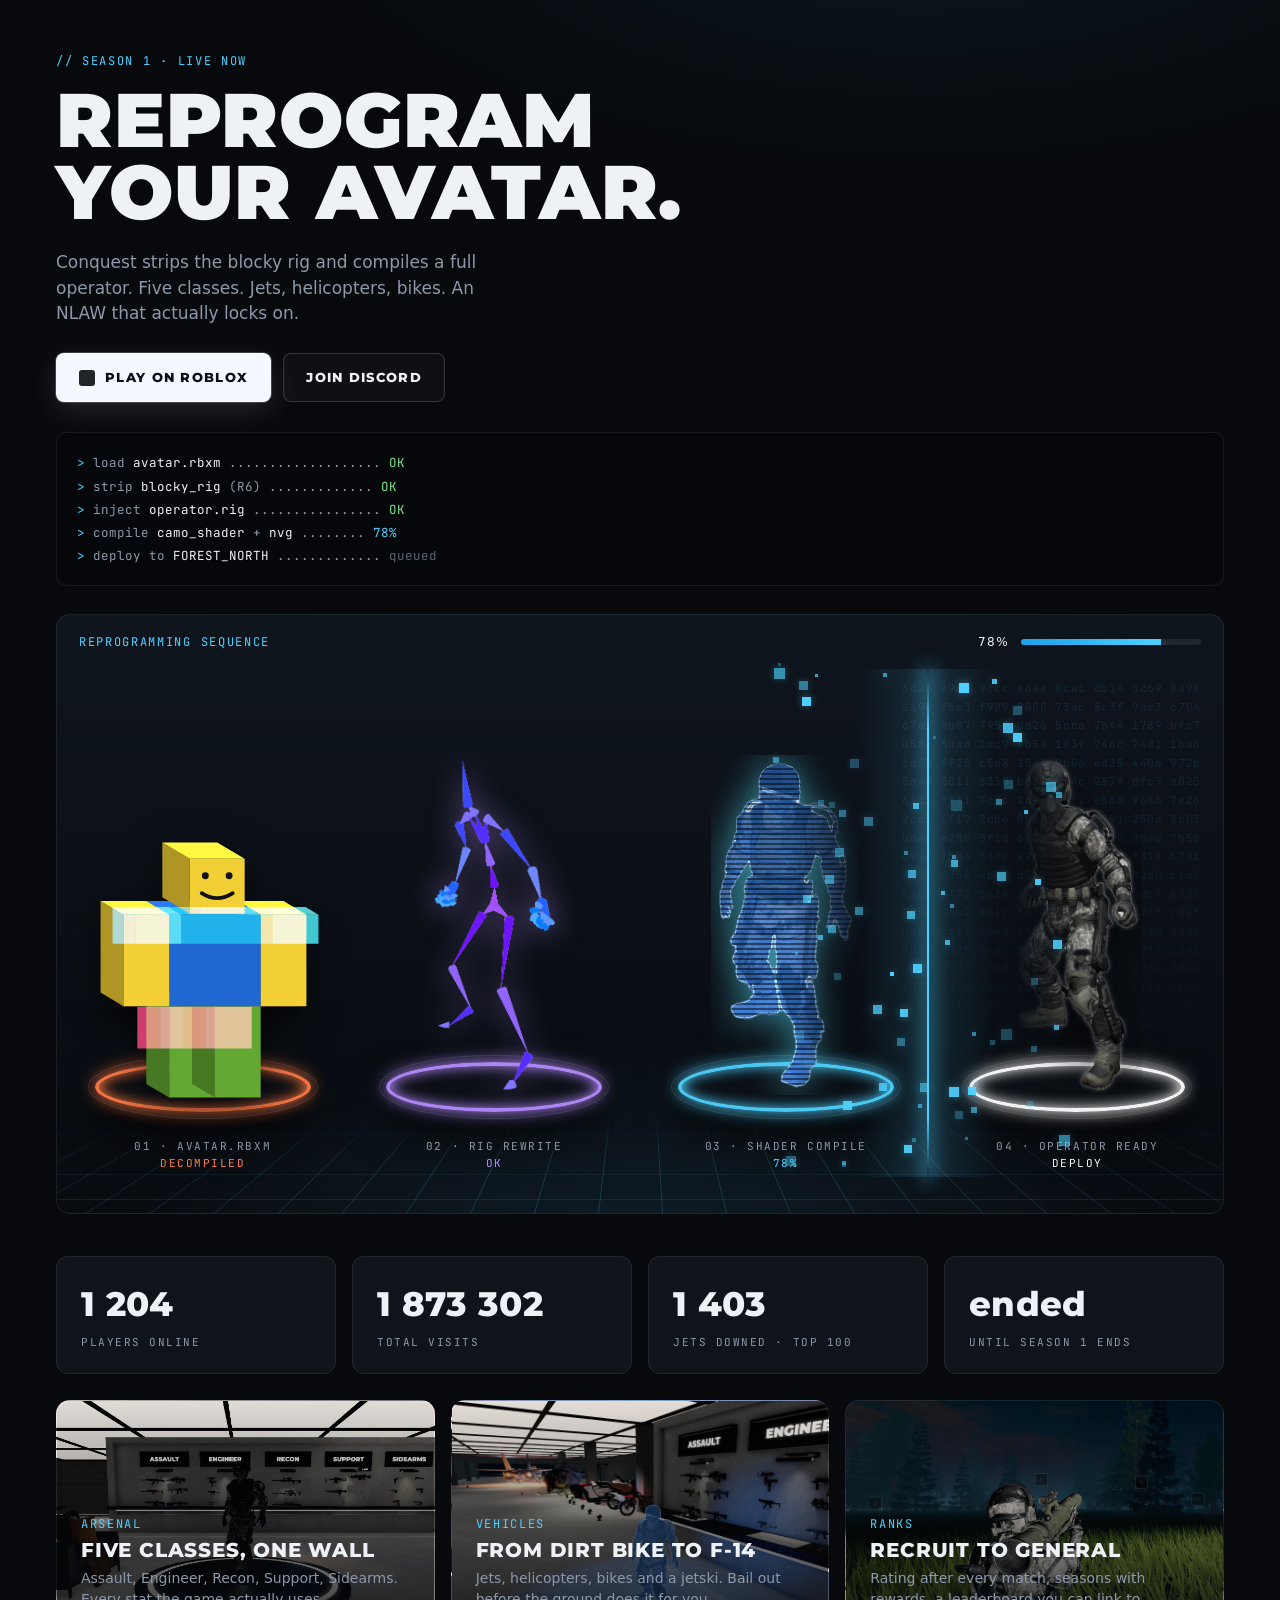
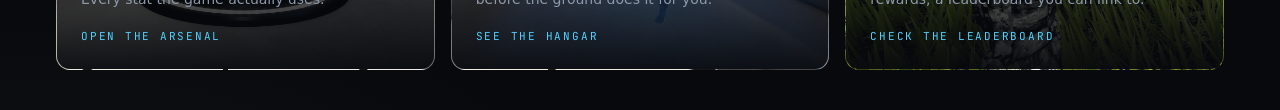
==== site/index.html @ 5c57ebd5 "Conquest site: static pages, leaderboard Worker, Roblox data module, Pages workflow Co-Authored-By: " ====
<!doctype html>
<html lang="en">
<head>
<meta charset="utf-8">
<meta name="viewport" content="width=device-width,initial-scale=1">
<title>Conquest</title>
<meta name="description" content="Conquest reprograms the Roblox avatar into a full operator. Five classes, vehicles, jets, and an NLAW that locks on.">
<link rel="stylesheet" href="site.css">
<script src="config.js"></script>
<script src="data.js"></script>
<script src="site.js" defer></script>
</head>
<body data-page="home">
<!--#nav-->
<section class="hero wrap">
  <div class="hero-copy">
    <div class="kicker">// season 1 · live now</div>
    <h1 style="margin-top:14px">Reprogram<br>your avatar.</h1>
    <p class="lead">Conquest strips the blocky rig and compiles a full operator. Five classes. Jets, helicopters, bikes. An NLAW that actually locks on.</p>
    <div class="cta"><a class="btn btn-primary" data-link="game" href="#"><span class="ico"></span>Play on Roblox</a><a class="btn btn-ghost" data-link="discord" href="#">Join Discord</a></div>
<pre class="term"><span class="p">&gt;</span> load <span class="k">avatar.rbxm</span> ................... <b>OK</b>
<span class="p">&gt;</span> strip <span class="k">blocky_rig</span> (R6) ............. <b>OK</b>
<span class="p">&gt;</span> inject <span class="k">operator.rig</span> ................ <b>OK</b>
<span class="p">&gt;</span> compile <span class="k">camo_shader</span> + <span class="k">nvg</span> ........ <span class="p">78%</span>
<span class="p">&gt;</span> deploy to <span class="k">FOREST_NORTH</span> ............. <span class="q">queued</span></pre>
  </div>
  <div class="stage panel">
    <div class="stage-head"><span class="kicker">Reprogramming sequence</span><span class="prog">78% <i class="pbar"><b style="width:78%"></b></i></span></div>
    <div class="floor"></div>
    <pre class="hex" data-hex="7,24"></pre>
    <div class="beam"></div>
    <div class="dust" data-particles="11,72,60,86"></div>
    <figure class="fig f1"><div class="ring" style="--rc:#ff7a45"></div><div class="noob" data-blocky="262"></div><figcaption>01 · avatar.rbxm<span>decompiled</span></figcaption></figure>
    <figure class="fig f2"><div class="ring" style="--rc:#b58cff"></div><img src="img/rig.png" alt="Rig"><figcaption>02 · rig rewrite<span>ok</span></figcaption></figure>
    <figure class="fig f3"><div class="ring" style="--rc:#4fd1ff"></div><div class="holo"><img src="img/holo.png" alt="Hologram"><i></i></div><figcaption>03 · shader compile<span>78%</span></figcaption></figure>
    <figure class="fig f4"><div class="ring" style="--rc:#ffffff"></div><img class="op" src="img/soldier.png" alt="Operator"><figcaption>04 · operator ready<span>deploy</span></figcaption></figure>
  </div>
</section>
<section class="stats wrap">
  <div class="tile"><div class="n" data-live="playing">–</div><div class="l">players online</div></div>
  <div class="tile"><div class="n" data-live="visits">–</div><div class="l">total visits</div></div>
  <div class="tile"><div class="n" data-board-sum="jets">–</div><div class="l">jets downed · top 100</div></div>
  <div class="tile"><div class="n" data-countdown="">–</div><div class="l">until season 1 ends</div></div>
</section>
<section class="feat wrap">
  <a class="card" href="arsenal.html" style="background-image:url(img/bg-armory.jpg)"><div class="c"><span class="kicker">Arsenal</span><h3>Five classes, one wall</h3><p>Assault, Engineer, Recon, Support, Sidearms. Every stat the game actually uses.</p><span class="go">Open the arsenal</span></div></a>
  <a class="card" href="arsenal.html#vehicles" style="background-image:url(img/bg-hangar.jpg);background-position:left center"><div class="c"><span class="kicker">Vehicles</span><h3>From dirt bike to F-14</h3><p>Jets, helicopters, bikes and a jetski. Bail out before the ground does it for you.</p><span class="go">See the hangar</span></div></a>
  <a class="card" href="ranks.html" style="background-image:url(img/bg-nlaw.jpg);background-position:center 30%"><div class="c"><span class="kicker">Ranks</span><h3>Recruit to General</h3><p>Rating after every match, seasons with rewards, a leaderboard you can link to.</p><span class="go">Check the leaderboard</span></div></a>
</section>
<!--#foot-->
</body>
</html>
---- site/site.css ----
@font-face{font-family:'Montserrat';font-style:normal;font-weight:700 900;src:url('fonts/Montserrat-800.woff2') format('woff2');}
@font-face{font-family:'JetBrains Mono';font-style:normal;font-weight:400 700;src:url('fonts/JetBrainsMono-400.woff2') format('woff2');}
:root{
  --bg:#07090d; --bg2:#0b0f15; --panel:#0f141b; --panel2:#141b24; --panel3:#1a222d;
  --line:rgba(255,255,255,.08); --line2:rgba(255,255,255,.16);
  --text:#eef2f7; --muted:#8d99a9; --dim:#5c6775;
  --cyan:#4fd1ff; --cyan2:#1ba2ea; --cyanglow:rgba(79,209,255,.45);
  --white:#f5f8ff; --olive:#95a35e; --gold:#ffc857; --red:#ff5a5a; --green:#7ee787; --violet:#b58cff; --blue:#6c8cff;
  --display:'Montserrat','Inter',sans-serif; --body:'Inter',system-ui,sans-serif; --mono:'JetBrains Mono',ui-monospace,monospace;
}
*{box-sizing:border-box}
html,body{margin:0;padding:0}
body{min-width:320px;background:
  radial-gradient(1100px 520px at 72% -8%, rgba(79,209,255,.09), transparent 60%),
  radial-gradient(900px 500px at 5% 110%, rgba(149,163,94,.07), transparent 60%),
  var(--bg);color:var(--text);font-family:var(--body);font-size:15px;line-height:1.5;-webkit-font-smoothing:antialiased;overflow:hidden}
a{color:inherit;text-decoration:none}
.wrap{max-width:1600px;margin:0 auto;padding:0 56px}
.mono{font-family:var(--mono)}
.kicker{font-family:var(--mono);font-size:12px;letter-spacing:.14em;text-transform:uppercase;color:var(--cyan)}
.muted{color:var(--muted)}
h1,h2,h3{font-family:var(--display);text-transform:uppercase;letter-spacing:.01em;margin:0;line-height:.95}
h1{font-weight:900;font-size:76px}
h2{font-weight:800;font-size:40px}
h3{font-weight:800;font-size:20px;letter-spacing:.04em}

/* nav */
.nav{height:78px;display:flex;align-items:center;justify-content:space-between;border-bottom:1px solid var(--line);background:rgba(7,9,13,.6)}
.logo{display:flex;align-items:center;gap:12px;font-family:var(--display);font-weight:900;font-size:22px;letter-spacing:.1em}
.logo .mark{width:34px;height:34px;border-radius:8px;background:linear-gradient(135deg,#1f2a36,#0b1017);border:1px solid var(--line2);display:grid;place-items:center;position:relative}
.logo .mark::before{content:"";position:absolute;inset:7px;border-radius:50%;border:3px solid var(--white);box-shadow:0 0 12px rgba(255,255,255,.7),inset 0 0 8px rgba(255,255,255,.5)}
.logo b{color:var(--cyan)}
.links{display:flex;gap:34px;font-family:var(--mono);font-size:12px;letter-spacing:.16em;text-transform:uppercase;color:var(--muted)}
.links a{padding:8px 0;position:relative}
.links a.on{color:var(--text)}
.links a.on::after{content:"";position:absolute;left:0;right:0;bottom:-2px;height:2px;background:var(--cyan);box-shadow:0 0 10px var(--cyanglow)}
.right{display:flex;align-items:center;gap:16px}
.live{display:flex;align-items:center;gap:8px;font-family:var(--mono);font-size:12px;letter-spacing:.1em;color:var(--muted);padding:9px 14px;border:1px solid var(--line);border-radius:999px}
.live i{width:8px;height:8px;border-radius:50%;background:var(--green);box-shadow:0 0 10px var(--green)}
.live b{color:var(--text);font-weight:700}
.btn{display:inline-flex;align-items:center;gap:10px;font-family:var(--display);font-weight:800;font-size:13px;letter-spacing:.1em;text-transform:uppercase;padding:14px 22px;border-radius:8px;border:1px solid transparent;white-space:nowrap}
.btn-primary{background:var(--white);color:#0a0d12;box-shadow:0 0 0 1px rgba(255,255,255,.2),0 8px 30px rgba(255,255,255,.12)}
.btn-ghost{border-color:var(--line2);color:var(--text);background:rgba(255,255,255,.03)}
.btn-cyan{background:var(--cyan);color:#06202b;box-shadow:0 8px 30px var(--cyanglow)}
.btn .ico{width:16px;height:16px;display:inline-block;border-radius:3px;background:currentColor;opacity:.9}

/* in-game style class sign */
.sign{display:inline-flex;align-items:center;justify-content:center;background:#0a0b0d;color:#fff;font-family:var(--display);font-weight:800;font-size:17px;letter-spacing:.06em;text-transform:uppercase;padding:18px 34px;border-radius:6px;border:1px solid rgba(255,255,255,.06);box-shadow:inset 0 1px 0 rgba(255,255,255,.08),0 10px 30px rgba(0,0,0,.5);position:relative}
.sign.on{box-shadow:inset 0 1px 0 rgba(255,255,255,.08),0 0 0 1px rgba(79,209,255,.5),0 0 30px rgba(79,209,255,.25)}
.sign.on::after{content:"";position:absolute;left:12%;right:12%;bottom:-7px;height:3px;background:var(--cyan);box-shadow:0 0 14px var(--cyan)}
.sign .sub{position:absolute;right:10px;top:-10px;font-family:var(--mono);font-size:10px;letter-spacing:.1em;background:#fff;color:#000;padding:2px 6px;border-radius:3px;font-weight:700}

/* HUD key chip */
.key{display:inline-grid;place-items:center;width:34px;height:34px;border-radius:7px;border:1px solid rgba(255,255,255,.35);background:rgba(10,12,16,.7);font-family:var(--mono);font-size:13px;color:#e5e9ef;box-shadow:0 0 0 1px rgba(0,0,0,.6)}

/* glowing platform ring */
.ring{position:absolute;left:50%;transform:translateX(-50%);width:230px;height:64px;border-radius:50%;background:radial-gradient(ellipse at center,#0d1117 0%,#0a0d12 60%,#05070a 100%);box-shadow:0 18px 40px rgba(0,0,0,.7)}
.ring::before{content:"";position:absolute;inset:7px;border-radius:50%;border:4px solid var(--rc,#fff);box-shadow:0 0 18px var(--rc,#fff),inset 0 0 14px var(--rc,#fff);opacity:.95}
.ring::after{content:"";position:absolute;inset:0;border-radius:50%;border:1px solid rgba(255,255,255,.1)}

/* panels */
.panel{background:linear-gradient(180deg,var(--panel2),var(--panel));border:1px solid var(--line);border-radius:14px}
.tile{padding:22px 24px;border-radius:12px;background:var(--panel);border:1px solid var(--line)}
.tile .n{font-family:var(--display);font-weight:800;font-size:34px;letter-spacing:.01em}
.tile .l{font-family:var(--mono);font-size:11px;letter-spacing:.14em;text-transform:uppercase;color:var(--muted);margin-top:4px}

/* bars */
.bar{height:6px;border-radius:3px;background:rgba(255,255,255,.08);position:relative;overflow:hidden}
.bar i{position:absolute;left:0;top:0;bottom:0;border-radius:3px;background:linear-gradient(90deg,var(--cyan2),var(--cyan));box-shadow:0 0 10px var(--cyanglow)}
.bar.w i{background:linear-gradient(90deg,#c8d2de,#fff)}
.bar.o i{background:linear-gradient(90deg,#6f7c3c,var(--olive))}
.statrow{display:grid;grid-template-columns:120px 1fr 56px;align-items:center;gap:14px;font-family:var(--mono);font-size:12px;letter-spacing:.08em;text-transform:uppercase;color:var(--muted)}
.statrow b{color:var(--text);text-align:right;font-weight:700}

/* tier chevrons */
.tier{display:inline-flex;align-items:center;gap:8px;font-family:var(--mono);font-size:11px;letter-spacing:.12em;text-transform:uppercase;color:var(--tc,var(--muted))}
.tier svg{width:18px;height:18px;filter:drop-shadow(0 0 6px var(--tc,transparent))}

.tag{display:inline-block;font-family:var(--mono);font-size:10px;letter-spacing:.14em;text-transform:uppercase;padding:4px 8px;border-radius:4px;border:1px solid var(--line2);color:var(--muted)}
.tag.new{color:#06202b;background:var(--cyan);border-color:transparent;font-weight:700}
.tag.fix{color:#1b1200;background:var(--gold);border-color:transparent;font-weight:700}

.foot{display:flex;justify-content:space-between;align-items:center;padding:20px 56px;border-top:1px solid var(--line);font-family:var(--mono);font-size:11px;letter-spacing:.1em;text-transform:uppercase;color:var(--dim)}
.foot .mock{color:var(--muted);border:1px dashed var(--line2);padding:4px 8px;border-radius:4px}

/* ---------- index: hero + reprogramming stage ---------- */
.hero{display:grid;grid-template-columns:500px 1fr;gap:44px;align-items:center;padding-top:52px;padding-bottom:36px}
.lead{font-size:17px;color:var(--muted);max-width:440px;margin:22px 0 26px}
.cta{display:flex;gap:12px}
.term{margin:30px 0 0;padding:18px 20px;border-radius:10px;background:#05070a;border:1px solid var(--line);font:12.5px/1.85 var(--mono);color:var(--muted);white-space:pre;overflow:hidden}
.term b{color:var(--green);font-weight:400}.term .p{color:var(--cyan)}.term .q{color:var(--dim)}.term .k{color:var(--text)}
.stage{position:relative;height:640px;overflow:hidden;background:radial-gradient(900px 400px at 50% 110%,rgba(79,209,255,.10),transparent 60%),linear-gradient(180deg,#0f151d,#080b10)}
.stage-head{position:absolute;left:22px;right:22px;top:18px;display:flex;justify-content:space-between;align-items:center;z-index:5}
.prog{display:flex;align-items:center;gap:12px;font-size:12px;letter-spacing:.12em;color:var(--text)}
.pbar{display:inline-block;width:180px;height:6px;border-radius:3px;background:rgba(255,255,255,.08);overflow:hidden;position:relative}
.pbar b{position:absolute;left:0;top:0;bottom:0;background:linear-gradient(90deg,var(--cyan2),var(--cyan));box-shadow:0 0 12px var(--cyanglow)}
.floor{position:absolute;left:-25%;right:-25%;bottom:0;height:48%;background-image:linear-gradient(rgba(79,209,255,.18) 1px,transparent 1px),linear-gradient(90deg,rgba(79,209,255,.18) 1px,transparent 1px);background-size:64px 64px;transform:perspective(700px) rotateX(63deg);transform-origin:50% 100%;-webkit-mask-image:linear-gradient(180deg,transparent 0,#000 45%);mask-image:linear-gradient(180deg,transparent 0,#000 45%)}
.hex{position:absolute;right:22px;top:64px;margin:0;font:11px/1.7 var(--mono);color:rgba(79,209,255,.11);letter-spacing:.06em;text-align:right;z-index:1;-webkit-mask-image:linear-gradient(180deg,#000 20%,transparent 95%);mask-image:linear-gradient(180deg,#000 20%,transparent 95%)}
.beam{position:absolute;top:54px;bottom:36px;left:74.6%;width:2px;background:linear-gradient(180deg,transparent,var(--cyan) 12%,var(--cyan) 88%,transparent);box-shadow:0 0 18px 4px var(--cyanglow);z-index:4;animation:pulse 1.6s ease-in-out infinite alternate}
.beam::before{content:"";position:absolute;top:0;bottom:0;left:-70px;width:140px;background:linear-gradient(90deg,transparent,rgba(79,209,255,.14),transparent)}
.dust{position:absolute;inset:0;pointer-events:none;z-index:4}
.dust i{position:absolute;background:var(--cyan);box-shadow:0 0 8px var(--cyanglow);animation:tw 2.4s ease-in-out infinite alternate}
@keyframes tw{from{opacity:.15}to{opacity:1}}
@keyframes pulse{from{opacity:.75}to{opacity:1}}
.fig{position:absolute;bottom:118px;width:25%;margin:0;display:flex;flex-direction:column;align-items:center;justify-content:flex-end;height:400px;z-index:3}
.f1{left:0}.f2{left:25%}.f3{left:50%}.f4{left:75%}
.fig .ring{bottom:-24px;z-index:0}
.fig > img,.fig .holo,.fig .noob{position:relative;z-index:2}
.fig > img{height:340px;width:auto;display:block}
.fig .noob{height:262px;margin-bottom:-6px}
.noob{position:relative;display:inline-block}
.noob svg{height:262px;width:auto;display:block;filter:drop-shadow(0 10px 18px rgba(0,0,0,.6))}
.noob .g{position:absolute;inset:0;mix-blend-mode:screen;opacity:.8}
.noob .g1{clip-path:inset(26% 0 60% 0);transform:translateX(12px);filter:sepia(1) saturate(7) hue-rotate(150deg)}
.noob .g2{clip-path:inset(64% 0 20% 0);transform:translateX(-9px);filter:sepia(1) saturate(7) hue-rotate(300deg)}
.f2 img{filter:drop-shadow(0 0 14px rgba(181,140,255,.6)) saturate(1.15)}
.holo{position:relative;-webkit-mask-image:linear-gradient(90deg,#000 55%,rgba(0,0,0,.15) 100%);mask-image:linear-gradient(90deg,#000 55%,rgba(0,0,0,.15) 100%)}
.holo img{height:340px;width:auto;display:block;filter:drop-shadow(0 0 18px rgba(79,209,255,.6)) brightness(1.1)}
.holo i{position:absolute;inset:0;background:repeating-linear-gradient(0deg,rgba(0,0,0,.5) 0 2px,transparent 2px 5px);-webkit-mask:url(img/holo.png) center/contain no-repeat;mask:url(img/holo.png) center/contain no-repeat}
.op{-webkit-mask-image:linear-gradient(90deg,transparent 0,rgba(0,0,0,.35) 18%,#000 42%);mask-image:linear-gradient(90deg,transparent 0,rgba(0,0,0,.35) 18%,#000 42%);filter:drop-shadow(0 0 2px rgba(255,255,255,.35)) drop-shadow(0 16px 24px rgba(0,0,0,.7))}
.fig figcaption{position:absolute;bottom:-78px;text-align:center;font:11px/1.6 var(--mono);letter-spacing:.14em;text-transform:uppercase;color:var(--muted);width:100%}
.fig figcaption span{display:block;color:var(--text)}
.f1 figcaption span{color:#ff7a45}.f2 figcaption span{color:var(--violet)}.f3 figcaption span{color:var(--cyan)}.f4 figcaption span{color:var(--white)}
.stats{display:grid;grid-template-columns:repeat(4,1fr);gap:16px;padding-top:6px}
.feat{display:grid;grid-template-columns:repeat(3,1fr);gap:16px;padding-top:26px;padding-bottom:40px}
.card{position:relative;height:270px;border-radius:14px;overflow:hidden;border:1px solid var(--line);background-size:cover;background-position:center}
.card::after{content:"";position:absolute;inset:0;background:linear-gradient(180deg,rgba(7,9,13,.05),rgba(7,9,13,.55) 55%,rgba(7,9,13,.95))}
.card .c{position:absolute;left:24px;right:24px;bottom:22px;z-index:1}
.card .c p{margin:8px 0 14px;color:var(--muted);font-size:14px}
.card .go{font-family:var(--mono);font-size:11px;letter-spacing:.16em;text-transform:uppercase;color:var(--cyan)}
.card .kicker{display:block;margin-bottom:8px}

/* ---------- ranks ---------- */
.banner{position:relative;height:300px;background:url(img/bg-armory.jpg) center 38%/cover no-repeat;border-bottom:1px solid var(--line)}
.banner::after{content:"";position:absolute;inset:0;background:linear-gradient(90deg,rgba(7,9,13,.96) 0%,rgba(7,9,13,.78) 45%,rgba(7,9,13,.35) 100%),linear-gradient(180deg,rgba(7,9,13,.2),rgba(7,9,13,.95))}
.banner .wrap{position:relative;z-index:1;height:100%;display:flex;align-items:flex-end;justify-content:space-between;padding-bottom:30px}
.banner h1{font-size:84px}
.ladder{display:flex;gap:10px;align-items:flex-end}
.ladder .t{display:flex;flex-direction:column;align-items:center;gap:6px;font:10px/1.2 var(--mono);letter-spacing:.12em;text-transform:uppercase;color:var(--muted);width:92px}
.ladder .t svg{width:34px;height:34px;filter:drop-shadow(0 0 8px var(--tc))}
.ladder .t b{color:var(--text);font-weight:700}
.ladder .t.cur{color:var(--text)}
.ranks{display:grid;grid-template-columns:1fr 340px;gap:24px;padding-top:28px;padding-bottom:40px}
.podium{display:grid;grid-template-columns:1fr 1.15fr 1fr;gap:14px;align-items:end;margin-bottom:18px}
.pod{position:relative;padding:22px 22px 20px;border-radius:14px;background:linear-gradient(180deg,var(--panel3),var(--panel));border:1px solid var(--line);overflow:hidden}
.pod.first{border-color:rgba(255,200,87,.45);box-shadow:0 0 0 1px rgba(255,200,87,.2),0 20px 60px rgba(0,0,0,.5);padding-top:28px}
.pod .num{position:absolute;right:16px;top:8px;font:900 72px/1 var(--display);color:rgba(255,255,255,.06)}
.pod .ava{width:84px;height:84px;border-radius:50%;overflow:hidden;border:2px solid var(--line2);background:#0a0d12;margin-bottom:14px;position:relative}
.pod.first .ava{width:104px;height:104px;border-color:var(--gold);box-shadow:0 0 24px rgba(255,200,87,.35)}
.pod .ava img{position:absolute;left:50%;top:6px;transform:translateX(-50%);height:260px;width:auto}
.pod .name{font:800 22px/1.1 var(--display);letter-spacing:.02em}
.pod.first .name{font-size:28px}
.pod .rating{font:900 40px/1 var(--display);margin:12px 0 4px}
.pod.first .rating{font-size:52px}
.pod .sub{font:11px/1.6 var(--mono);letter-spacing:.1em;text-transform:uppercase;color:var(--muted)}
.pod .kv{display:flex;gap:18px;margin-top:14px;font:12px/1.4 var(--mono);color:var(--muted)}
.pod .kv b{display:block;color:var(--text);font-size:15px}
.up{color:var(--green)}.down{color:var(--red)}
table.lb{width:100%;border-collapse:collapse;font-size:14px}
table.lb th{font:11px/1 var(--mono);letter-spacing:.14em;text-transform:uppercase;color:var(--dim);text-align:left;padding:10px 14px;border-bottom:1px solid var(--line)}
table.lb td{padding:12px 14px;border-bottom:1px solid var(--line);vertical-align:middle}
table.lb tr:hover td{background:rgba(255,255,255,.02)}
table.lb .pos{font:800 15px var(--display);color:var(--muted);width:48px}
table.lb .pl{font-weight:600;display:flex;align-items:center;gap:12px}
table.lb .pl i{width:30px;height:30px;border-radius:50%;background:linear-gradient(135deg,#232c38,#0e1319);border:1px solid var(--line2);display:inline-block}
table.lb .r{font:700 15px var(--mono)}
table.lb .n{font-family:var(--mono);color:var(--muted)}
.spark{display:inline-flex;align-items:flex-end;gap:2px;height:22px;width:70px}
.spark i{flex:1;background:var(--cyan2);border-radius:1px;opacity:.85}
.side{display:flex;flex-direction:column;gap:14px}
.search{display:flex;gap:8px}
.search input{flex:1;height:46px;border-radius:8px;border:1px solid var(--line2);background:#05070a;color:var(--text);padding:0 14px;font:14px var(--body)}
.search .btn{padding:0 18px}
.seg{display:flex;border:1px solid var(--line2);border-radius:8px;overflow:hidden;font:11px/1 var(--mono);letter-spacing:.12em;text-transform:uppercase}
.seg span{flex:1;text-align:center;padding:12px 6px;color:var(--muted)}
.seg span.on{background:rgba(79,209,255,.12);color:var(--cyan)}
.side .tile h3{margin-bottom:10px}
.side .tile p{margin:0;color:var(--muted);font-size:14px}
.side .tile .big{font:900 30px/1 var(--display);margin:8px 0 2px}
.reward{display:flex;gap:14px;align-items:center}
.reward .sw{width:64px;height:64px;border-radius:10px;background:linear-gradient(135deg,#dfe6ee 0 25%,#8e99a6 25% 50%,#2a323c 50% 75%,#c7d0da 75%);border:1px solid var(--line2);flex:none}

/* ---------- arsenal ---------- */
.arshead{display:flex;justify-content:space-between;align-items:flex-end;padding-top:44px;padding-bottom:26px}
.arshead p{margin:10px 0 0;color:var(--muted);font-size:16px;max-width:560px}
.signs{display:flex;gap:14px;padding-bottom:28px}
.featured{position:relative;height:420px;border-radius:16px;overflow:hidden;border:1px solid var(--line);background:url(img/bg-nlaw.jpg) 62% 42%/cover no-repeat}
.featured::after{content:"";position:absolute;inset:0;background:linear-gradient(90deg,rgba(7,9,13,.97) 0%,rgba(7,9,13,.86) 38%,rgba(7,9,13,.2) 70%,rgba(7,9,13,0) 100%)}
.featured .c{position:absolute;left:36px;top:34px;bottom:34px;width:520px;z-index:1;display:flex;flex-direction:column}
.featured h2{font-size:64px;margin:10px 0 8px}
.featured p{margin:0 0 18px;color:var(--muted);font-size:15px;max-width:460px}
.featured .stats2{display:flex;flex-direction:column;gap:10px;margin-top:auto}
.featured .keys{position:absolute;right:28px;top:28px;display:flex;gap:8px;z-index:1}
.featured .unlock{position:absolute;right:28px;bottom:26px;z-index:1;font:11px/1 var(--mono);letter-spacing:.14em;text-transform:uppercase;color:var(--text);background:rgba(5,7,10,.7);border:1px solid var(--line2);padding:10px 14px;border-radius:6px}
.arsgrid{display:grid;grid-template-columns:1fr 340px;gap:24px;padding-top:24px;padding-bottom:40px}
.weapons{display:grid;grid-template-columns:repeat(4,1fr);gap:14px}
.wcard{padding:16px 16px 14px;border-radius:12px;background:var(--panel);border:1px solid var(--line);position:relative}
.wcard .sil{height:64px;display:flex;align-items:center;justify-content:center;color:#cfd7e1;margin-bottom:8px}
.wcard .sil svg{width:140px;height:auto;filter:drop-shadow(0 6px 10px rgba(0,0,0,.6))}
.wcard h3{font-size:17px}
.wcard .cls{font:10px/1 var(--mono);letter-spacing:.14em;text-transform:uppercase;color:var(--muted);margin:6px 0 12px}
.wcard .mini{display:grid;grid-template-columns:30px 1fr;gap:6px 10px;align-items:center;font:10px/1 var(--mono);letter-spacing:.1em;color:var(--dim)}
.wcard .lvl{position:absolute;right:12px;top:12px}
.vehicles{display:grid;grid-template-columns:repeat(4,1fr);gap:14px;margin-top:22px}
.vcard{border-radius:12px;overflow:hidden;background:var(--panel);border:1px solid var(--line)}
.vcard .ph{height:130px;background-size:cover;background-position:center;filter:saturate(1.05)}
.vcard .c{padding:14px 16px 16px}
.vcard .c p{margin:4px 0 0;font:11px/1.6 var(--mono);letter-spacing:.1em;text-transform:uppercase;color:var(--muted)}
.notes{display:flex;flex-direction:column;gap:0}
.notes .v{display:flex;justify-content:space-between;align-items:baseline;padding:14px 0 10px;border-bottom:1px solid var(--line)}
.notes .v b{font:800 16px var(--display);letter-spacing:.04em}
.notes .v span{font:11px var(--mono);color:var(--dim);letter-spacing:.1em}
.notes ul{list-style:none;margin:0;padding:10px 0 6px}
.notes li{display:flex;gap:10px;align-items:flex-start;padding:7px 0;font-size:13.5px;color:#c9d2dd}
.notes li .tag{flex:none;margin-top:2px}

/* ---------- responsive ---------- */
@media (max-width:1280px){
  .hero{grid-template-columns:1fr;gap:28px}
  .stage{height:600px}
  .ranks,.arsgrid{grid-template-columns:1fr}
  .weapons,.vehicles{grid-template-columns:repeat(2,1fr)}
  .banner h1{font-size:64px}
}
@media (max-width:860px){
  .wrap{padding:0 16px}
  .links{display:none}
  h1{font-size:46px}
  .stage{height:auto;padding:70px 0 90px;display:grid;grid-template-columns:1fr 1fr}
  .fig{position:relative;left:auto;bottom:auto;width:auto;height:380px;margin:0 0 96px}
  .dust,.live{display:none}
  .nav .btn{padding:12px 14px;font-size:11px}
  .beam,.hex{display:none}
  .stats,.feat{grid-template-columns:1fr 1fr}
  .feat .card:last-child{grid-column:1/-1}
  .podium{grid-template-columns:1fr}
  .banner{height:auto}
  .banner .wrap{flex-direction:column;align-items:flex-start;gap:20px;padding-top:40px}
  .ladder{flex-wrap:wrap}
  .featured{height:auto}
  .featured .c{position:static;width:auto;padding:28px 20px}
  .featured .keys,.featured .unlock{display:none}
  .signs{flex-wrap:wrap}
  .weapons,.vehicles{grid-template-columns:1fr}
  .foot{flex-direction:column;gap:10px;align-items:flex-start}
}
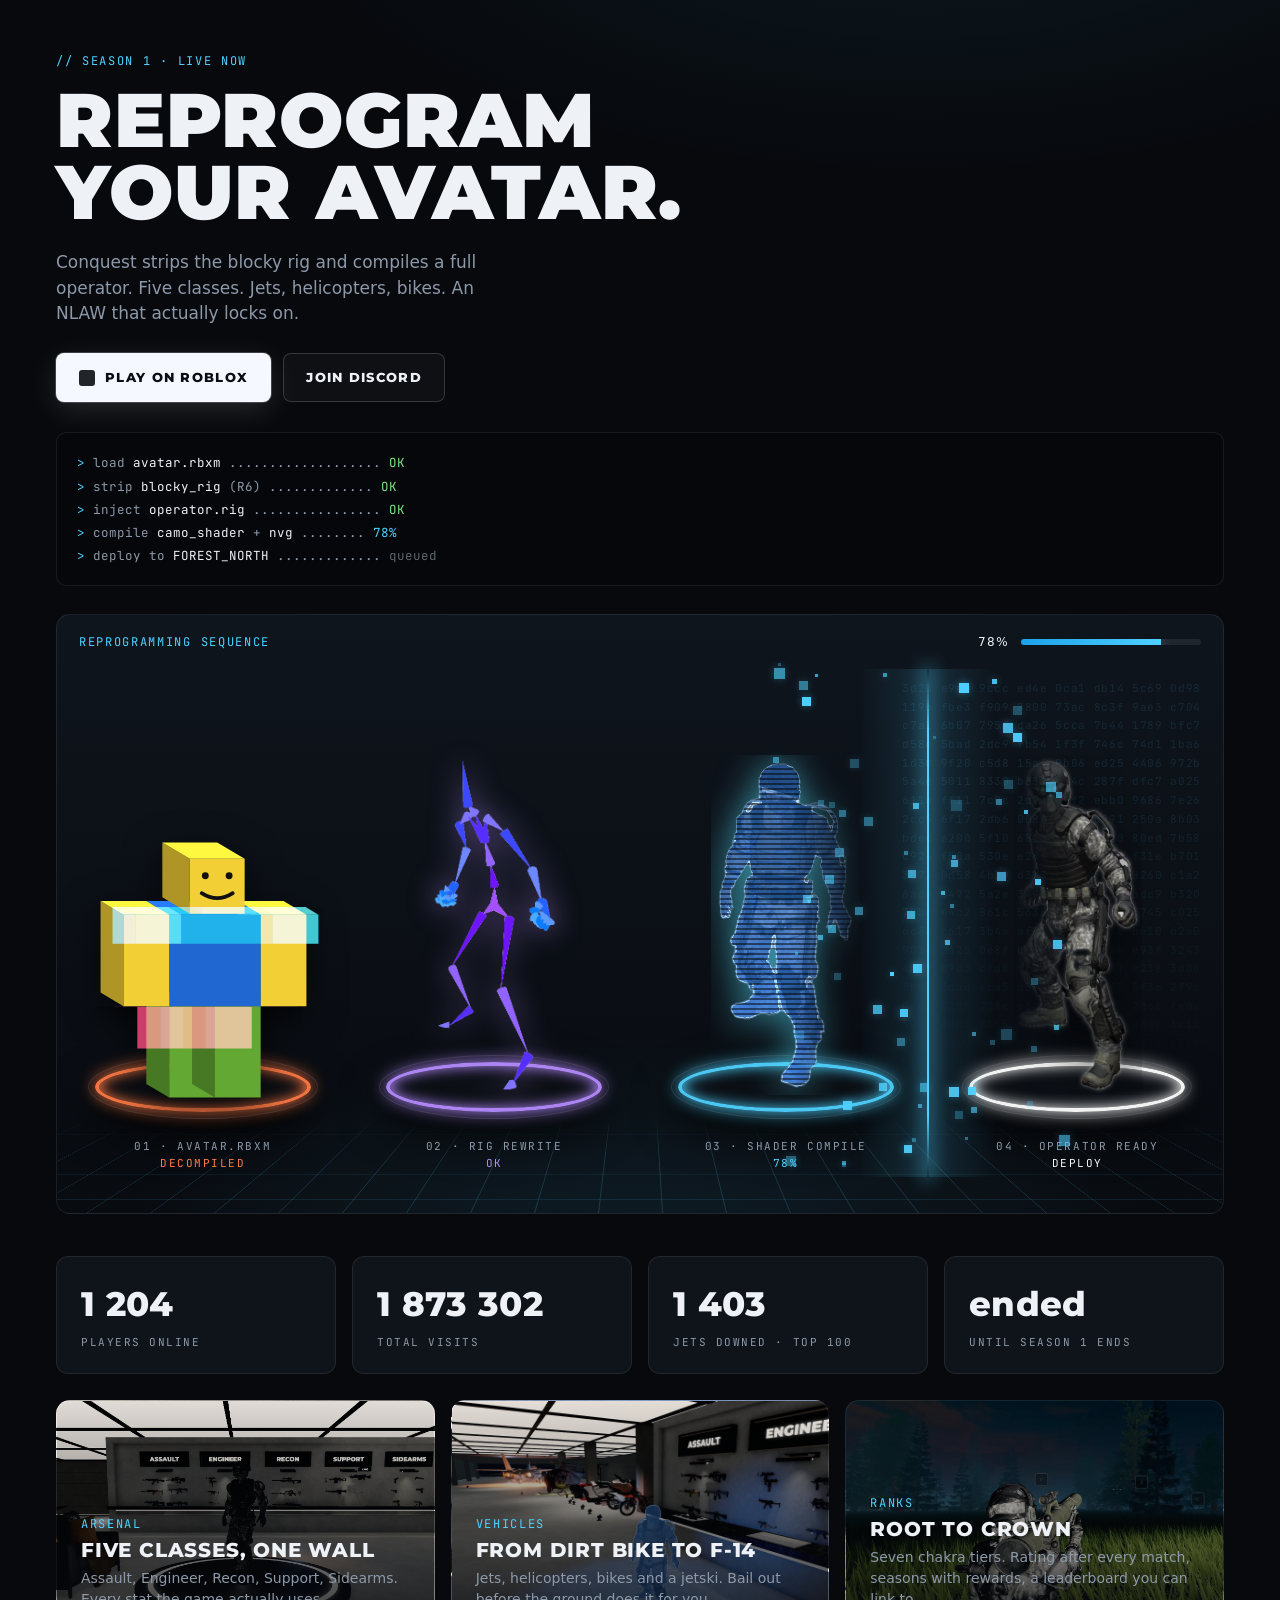
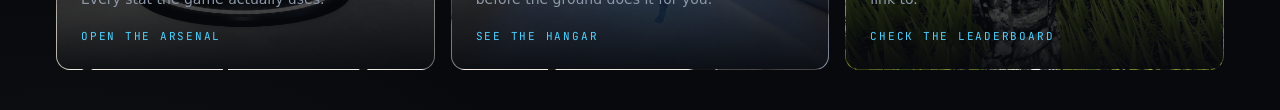
==== commit 37ba6512: "Ranks: chakra tiers, data-driven boards and player search; build copies all scripts Co-Authored-By: " ====
--- a/site/index.html
+++ b/site/index.html
@@ -45,7 +45,7 @@
 <section class="feat wrap">
   <a class="card" href="arsenal.html" style="background-image:url(img/bg-armory.jpg)"><div class="c"><span class="kicker">Arsenal</span><h3>Five classes, one wall</h3><p>Assault, Engineer, Recon, Support, Sidearms. Every stat the game actually uses.</p><span class="go">Open the arsenal</span></div></a>
   <a class="card" href="arsenal.html#vehicles" style="background-image:url(img/bg-hangar.jpg);background-position:left center"><div class="c"><span class="kicker">Vehicles</span><h3>From dirt bike to F-14</h3><p>Jets, helicopters, bikes and a jetski. Bail out before the ground does it for you.</p><span class="go">See the hangar</span></div></a>
-  <a class="card" href="ranks.html" style="background-image:url(img/bg-nlaw.jpg);background-position:center 30%"><div class="c"><span class="kicker">Ranks</span><h3>Recruit to General</h3><p>Rating after every match, seasons with rewards, a leaderboard you can link to.</p><span class="go">Check the leaderboard</span></div></a>
+  <a class="card" href="ranks.html" style="background-image:url(img/bg-nlaw.jpg);background-position:center 30%"><div class="c"><span class="kicker">Ranks</span><h3>Root to Crown</h3><p>Seven chakra tiers. Rating after every match, seasons with rewards, a leaderboard you can link to.</p><span class="go">Check the leaderboard</span></div></a>
 </section>
 <!--#foot-->
 </body>
--- a/site/site.css
+++ b/site/site.css
@@ -131,9 +131,9 @@
 .card .kicker{display:block;margin-bottom:8px}
 
 /* ---------- ranks ---------- */
-.banner{position:relative;height:300px;background:url(img/bg-armory.jpg) center 38%/cover no-repeat;border-bottom:1px solid var(--line)}
+.banner{position:relative;height:470px;background:url(img/bg-armory.jpg) center 62%/cover no-repeat;border-bottom:1px solid var(--line)}
 .banner::after{content:"";position:absolute;inset:0;background:linear-gradient(90deg,rgba(7,9,13,.96) 0%,rgba(7,9,13,.78) 45%,rgba(7,9,13,.35) 100%),linear-gradient(180deg,rgba(7,9,13,.2),rgba(7,9,13,.95))}
-.banner .wrap{position:relative;z-index:1;height:100%;display:flex;align-items:flex-end;justify-content:space-between;padding-bottom:30px}
+.banner .wrap{position:relative;z-index:1;height:100%;display:flex;align-items:center;justify-content:space-between;padding-bottom:0}
 .banner h1{font-size:84px}
 .ladder{display:flex;gap:10px;align-items:flex-end}
 .ladder .t{display:flex;flex-direction:column;align-items:center;gap:6px;font:10px/1.2 var(--mono);letter-spacing:.12em;text-transform:uppercase;color:var(--muted);width:92px}
@@ -244,3 +244,12 @@
   .weapons,.vehicles{grid-template-columns:1fr}
   .foot{flex-direction:column;gap:10px;align-items:flex-start}
 }
+
+/* chakra spine (rank tiers) */
+.spine{position:relative;display:flex;flex-direction:column;gap:8px;padding:16px 26px 16px 16px;border-radius:44px;background:linear-gradient(180deg,rgba(255,255,255,.07),rgba(255,255,255,.015));border:1px solid var(--line);backdrop-filter:blur(6px)}
+.spine::before{content:"";position:absolute;left:35px;top:24px;bottom:24px;width:3px;border-radius:2px;background:linear-gradient(180deg,#fff,rgba(255,255,255,.35) 40%,rgba(255,75,75,.5));filter:blur(1.2px);opacity:.8}
+.spine .s{position:relative;display:flex;align-items:center;gap:16px;font:10px/1.35 var(--mono);letter-spacing:.12em;text-transform:uppercase;color:var(--muted)}
+.spine .s b{display:block;color:var(--text);font-size:12px;letter-spacing:.14em}
+.spine .s svg{flex:none;filter:drop-shadow(0 0 14px var(--tc)) drop-shadow(0 0 3px rgba(255,255,255,.8))}
+.tier svg{filter:drop-shadow(0 0 7px var(--tc,transparent))}
+@media (max-width:860px){.spine{align-self:flex-start}}
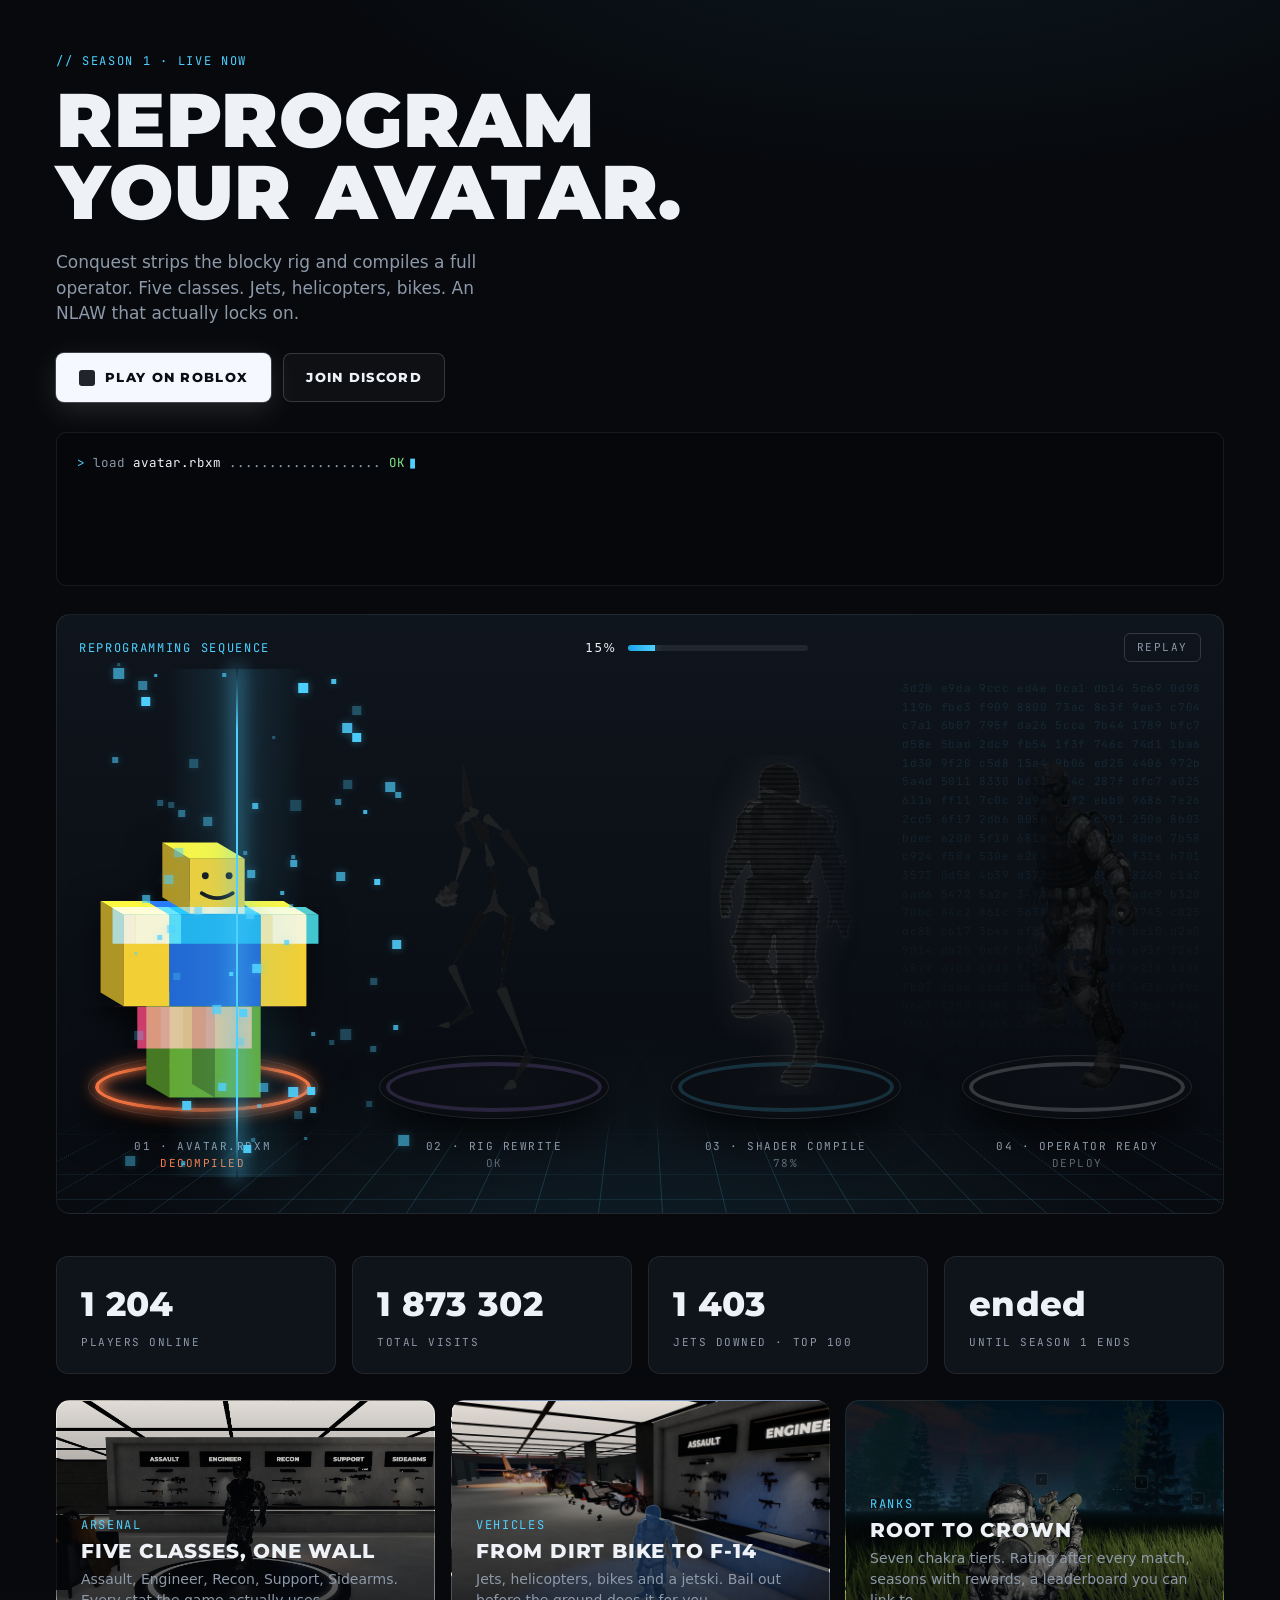
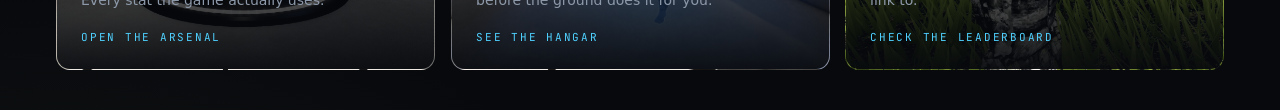
==== commit ec85b524: "Interactive pass: sticky header with mobile menu, animated hero sequence, class tabs, weapon compare" ====
--- a/site/index.html
+++ b/site/index.html
@@ -6,6 +6,7 @@
 <title>Conquest</title>
 <meta name="description" content="Conquest reprograms the Roblox avatar into a full operator. Five classes, vehicles, jets, and an NLAW that locks on.">
 <link rel="stylesheet" href="site.css">
+<script>document.documentElement.classList.add("js")</script>
 <script src="config.js"></script>
 <script src="data.js"></script>
 <script src="site.js" defer></script>
@@ -18,34 +19,37 @@
     <h1 style="margin-top:14px">Reprogram<br>your avatar.</h1>
     <p class="lead">Conquest strips the blocky rig and compiles a full operator. Five classes. Jets, helicopters, bikes. An NLAW that actually locks on.</p>
     <div class="cta"><a class="btn btn-primary" data-link="game" href="#"><span class="ico"></span>Play on Roblox</a><a class="btn btn-ghost" data-link="discord" href="#">Join Discord</a></div>
-<pre class="term"><span class="p">&gt;</span> load <span class="k">avatar.rbxm</span> ................... <b>OK</b>
-<span class="p">&gt;</span> strip <span class="k">blocky_rig</span> (R6) ............. <b>OK</b>
-<span class="p">&gt;</span> inject <span class="k">operator.rig</span> ................ <b>OK</b>
-<span class="p">&gt;</span> compile <span class="k">camo_shader</span> + <span class="k">nvg</span> ........ <span class="p">78%</span>
-<span class="p">&gt;</span> deploy to <span class="k">FOREST_NORTH</span> ............. <span class="q">queued</span></pre>
+<div class="term">
+<div class="ln"><span class="p">&gt;</span> load <span class="k">avatar.rbxm</span> ................... <b>OK</b></div>
+<div class="ln"><span class="p">&gt;</span> strip <span class="k">blocky_rig</span> (R6) ............. <b>OK</b></div>
+<div class="ln"><span class="p">&gt;</span> inject <span class="k">operator.rig</span> ................ <b>OK</b></div>
+<div class="ln"><span class="p">&gt;</span> compile <span class="k">camo_shader</span> + <span class="k">nvg</span> ........ <b>OK</b></div>
+<div class="ln"><span class="p">&gt;</span> deploy to <span class="k">FOREST_NORTH</span> ............. <span class="v q">queued</span></div>
+</div>
   </div>
   <div class="stage panel">
-    <div class="stage-head"><span class="kicker">Reprogramming sequence</span><span class="prog">78% <i class="pbar"><b style="width:78%"></b></i></span></div>
+    <div class="stage-head"><span class="kicker">Reprogramming sequence</span><span class="prog">0% <i class="pbar"><b style="width:0%"></b></i></span><button class="replay" type="button">Replay</button></div>
+    <div class="flash"></div>
     <div class="floor"></div>
     <pre class="hex" data-hex="7,24"></pre>
     <div class="beam"></div>
     <div class="dust" data-particles="11,72,60,86"></div>
-    <figure class="fig f1"><div class="ring" style="--rc:#ff7a45"></div><div class="noob" data-blocky="262"></div><figcaption>01 · avatar.rbxm<span>decompiled</span></figcaption></figure>
-    <figure class="fig f2"><div class="ring" style="--rc:#b58cff"></div><img src="img/rig.png" alt="Rig"><figcaption>02 · rig rewrite<span>ok</span></figcaption></figure>
-    <figure class="fig f3"><div class="ring" style="--rc:#4fd1ff"></div><div class="holo"><img src="img/holo.png" alt="Hologram"><i></i></div><figcaption>03 · shader compile<span>78%</span></figcaption></figure>
-    <figure class="fig f4"><div class="ring" style="--rc:#ffffff"></div><img class="op" src="img/soldier.png" alt="Operator"><figcaption>04 · operator ready<span>deploy</span></figcaption></figure>
+    <figure class="fig f1"><div class="tip"><b>Avatar.rbxm</b>Your Roblox avatar as it arrives: R6 rig, blocky parts, default face.</div><div class="ring" style="--rc:#ff7a45"></div><div class="noob" data-blocky="262"></div><figcaption>01 · avatar.rbxm<span>decompiled</span></figcaption></figure>
+    <figure class="fig f2"><div class="tip"><b>Rig rewrite</b>Bones are remapped to the operator skeleton: 15 joints, IK for the launcher carry.</div><div class="ring" style="--rc:#b58cff"></div><img src="img/rig.png" alt="Rig"><figcaption>02 · rig rewrite<span>ok</span></figcaption></figure>
+    <figure class="fig f3"><div class="tip"><b>Shader compile</b>Camo, helmet and night-vision materials compile while the hologram shows the target.</div><div class="ring" style="--rc:#4fd1ff"></div><div class="holo"><img src="img/holo.png" alt="Hologram"><i></i></div><figcaption>03 · shader compile<span>78%</span></figcaption></figure>
+    <figure class="fig f4"><div class="tip"><b>Operator ready</b>Deployed with class loadout. Pick Assault, Engineer, Recon, Support or go sidearms only.</div><div class="ring" style="--rc:#ffffff"></div><img class="op" src="img/soldier.png" alt="Operator"><figcaption>04 · operator ready<span>deploy</span></figcaption></figure>
   </div>
 </section>
 <section class="stats wrap">
-  <div class="tile"><div class="n" data-live="playing">–</div><div class="l">players online</div></div>
-  <div class="tile"><div class="n" data-live="visits">–</div><div class="l">total visits</div></div>
-  <div class="tile"><div class="n" data-board-sum="jets">–</div><div class="l">jets downed · top 100</div></div>
-  <div class="tile"><div class="n" data-countdown="">–</div><div class="l">until season 1 ends</div></div>
+  <div class="tile rv"><div class="n" data-live="playing">–</div><div class="l">players online</div></div>
+  <div class="tile rv"><div class="n" data-live="visits">–</div><div class="l">total visits</div></div>
+  <div class="tile rv"><div class="n" data-board-sum="jets">–</div><div class="l">jets downed · top 100</div></div>
+  <div class="tile rv"><div class="n" data-countdown="">–</div><div class="l">until season 1 ends</div></div>
 </section>
 <section class="feat wrap">
-  <a class="card" href="arsenal.html" style="background-image:url(img/bg-armory.jpg)"><div class="c"><span class="kicker">Arsenal</span><h3>Five classes, one wall</h3><p>Assault, Engineer, Recon, Support, Sidearms. Every stat the game actually uses.</p><span class="go">Open the arsenal</span></div></a>
-  <a class="card" href="arsenal.html#vehicles" style="background-image:url(img/bg-hangar.jpg);background-position:left center"><div class="c"><span class="kicker">Vehicles</span><h3>From dirt bike to F-14</h3><p>Jets, helicopters, bikes and a jetski. Bail out before the ground does it for you.</p><span class="go">See the hangar</span></div></a>
-  <a class="card" href="ranks.html" style="background-image:url(img/bg-nlaw.jpg);background-position:center 30%"><div class="c"><span class="kicker">Ranks</span><h3>Root to Crown</h3><p>Seven chakra tiers. Rating after every match, seasons with rewards, a leaderboard you can link to.</p><span class="go">Check the leaderboard</span></div></a>
+  <a class="card rv tilt" href="arsenal.html" style="background-image:url(img/bg-armory.jpg)"><div class="c"><span class="kicker">Arsenal</span><h3>Five classes, one wall</h3><p>Assault, Engineer, Recon, Support, Sidearms. Every stat the game actually uses.</p><span class="go">Open the arsenal</span></div></a>
+  <a class="card rv tilt" href="arsenal.html#vehicles" style="background-image:url(img/bg-hangar.jpg);background-position:left center"><div class="c"><span class="kicker">Vehicles</span><h3>From dirt bike to F-14</h3><p>Jets, helicopters, bikes and a jetski. Bail out before the ground does it for you.</p><span class="go">See the hangar</span></div></a>
+  <a class="card rv tilt" href="ranks.html" style="background-image:url(img/bg-nlaw.jpg);background-position:center 30%"><div class="c"><span class="kicker">Ranks</span><h3>Root to Crown</h3><p>Seven chakra tiers. Rating after every match, seasons with rewards, a leaderboard you can link to.</p><span class="go">Check the leaderboard</span></div></a>
 </section>
 <!--#foot-->
 </body>
--- a/site/site.css
+++ b/site/site.css
@@ -25,13 +25,21 @@
 h3{font-weight:800;font-size:20px;letter-spacing:.04em}
 
 /* nav */
-.nav{height:78px;display:flex;align-items:center;justify-content:space-between;border-bottom:1px solid var(--line);background:rgba(7,9,13,.6)}
+.navbar{position:sticky;top:0;z-index:50;background:rgba(7,9,13,.74);backdrop-filter:blur(16px);-webkit-backdrop-filter:blur(16px);border-bottom:1px solid var(--line)}
+.nav{height:78px;display:flex;align-items:center;justify-content:space-between;position:relative}
+[id]{scroll-margin-top:100px}
+.burger{display:none;width:42px;height:42px;border-radius:8px;border:1px solid var(--line2);background:rgba(255,255,255,.03);flex-direction:column;align-items:center;justify-content:center;gap:5px;cursor:pointer}
+.burger i{display:block;width:18px;height:2px;background:var(--text);border-radius:2px;transition:.25s}
+.burger[aria-expanded="true"] i:nth-child(1){transform:translateY(7px) rotate(45deg)}
+.burger[aria-expanded="true"] i:nth-child(2){opacity:0}
+.burger[aria-expanded="true"] i:nth-child(3){transform:translateY(-7px) rotate(-45deg)}
 .logo{display:flex;align-items:center;gap:12px;font-family:var(--display);font-weight:900;font-size:22px;letter-spacing:.1em}
 .logo .mark{width:34px;height:34px;border-radius:8px;background:linear-gradient(135deg,#1f2a36,#0b1017);border:1px solid var(--line2);display:grid;place-items:center;position:relative}
 .logo .mark::before{content:"";position:absolute;inset:7px;border-radius:50%;border:3px solid var(--white);box-shadow:0 0 12px rgba(255,255,255,.7),inset 0 0 8px rgba(255,255,255,.5)}
 .logo b{color:var(--cyan)}
 .links{display:flex;gap:34px;font-family:var(--mono);font-size:12px;letter-spacing:.16em;text-transform:uppercase;color:var(--muted)}
-.links a{padding:8px 0;position:relative}
+.links a{padding:8px 0;position:relative;transition:color .2s}
+.links a:hover{color:var(--text)}
 .links a.on{color:var(--text)}
 .links a.on::after{content:"";position:absolute;left:0;right:0;bottom:-2px;height:2px;background:var(--cyan);box-shadow:0 0 10px var(--cyanglow)}
 .right{display:flex;align-items:center;gap:16px}
@@ -69,8 +77,8 @@
 .bar i{position:absolute;left:0;top:0;bottom:0;border-radius:3px;background:linear-gradient(90deg,var(--cyan2),var(--cyan));box-shadow:0 0 10px var(--cyanglow)}
 .bar.w i{background:linear-gradient(90deg,#c8d2de,#fff)}
 .bar.o i{background:linear-gradient(90deg,#6f7c3c,var(--olive))}
-.statrow{display:grid;grid-template-columns:120px 1fr 56px;align-items:center;gap:14px;font-family:var(--mono);font-size:12px;letter-spacing:.08em;text-transform:uppercase;color:var(--muted)}
-.statrow b{color:var(--text);text-align:right;font-weight:700}
+.statrow{display:grid;grid-template-columns:120px 1fr 92px;align-items:center;gap:14px;font-family:var(--mono);font-size:12px;letter-spacing:.08em;text-transform:uppercase;color:var(--muted)}
+.statrow b{color:var(--text);text-align:right;font-weight:700;white-space:nowrap}
 
 /* tier chevrons */
 .tier{display:inline-flex;align-items:center;gap:8px;font-family:var(--mono);font-size:11px;letter-spacing:.12em;text-transform:uppercase;color:var(--tc,var(--muted))}
@@ -87,7 +95,8 @@
 .hero{display:grid;grid-template-columns:500px 1fr;gap:44px;align-items:center;padding-top:52px;padding-bottom:36px}
 .lead{font-size:17px;color:var(--muted);max-width:440px;margin:22px 0 26px}
 .cta{display:flex;gap:12px}
-.term{margin:30px 0 0;padding:18px 20px;border-radius:10px;background:#05070a;border:1px solid var(--line);font:12.5px/1.85 var(--mono);color:var(--muted);white-space:pre;overflow:hidden}
+.term{margin:30px 0 0;padding:18px 20px;border-radius:10px;background:#05070a;border:1px solid var(--line);font:12.5px/1.85 var(--mono);color:var(--muted);overflow:hidden;min-height:132px}
+.term .v.ok{color:var(--green)}.term .v.q{color:var(--dim)}
 .term b{color:var(--green);font-weight:400}.term .p{color:var(--cyan)}.term .q{color:var(--dim)}.term .k{color:var(--text)}
 .stage{position:relative;height:640px;overflow:hidden;background:radial-gradient(900px 400px at 50% 110%,rgba(79,209,255,.10),transparent 60%),linear-gradient(180deg,#0f151d,#080b10)}
 .stage-head{position:absolute;left:22px;right:22px;top:18px;display:flex;justify-content:space-between;align-items:center;z-index:5}
@@ -184,12 +193,12 @@
 .arshead{display:flex;justify-content:space-between;align-items:flex-end;padding-top:44px;padding-bottom:26px}
 .arshead p{margin:10px 0 0;color:var(--muted);font-size:16px;max-width:560px}
 .signs{display:flex;gap:14px;padding-bottom:28px}
-.featured{position:relative;height:420px;border-radius:16px;overflow:hidden;border:1px solid var(--line);background:url(img/bg-nlaw.jpg) 62% 42%/cover no-repeat}
+.featured{position:relative;min-height:420px;border-radius:16px;overflow:hidden;border:1px solid var(--line);background:url(img/bg-nlaw.jpg) 62% 42%/cover no-repeat}
 .featured::after{content:"";position:absolute;inset:0;background:linear-gradient(90deg,rgba(7,9,13,.97) 0%,rgba(7,9,13,.86) 38%,rgba(7,9,13,.2) 70%,rgba(7,9,13,0) 100%)}
-.featured .c{position:absolute;left:36px;top:34px;bottom:34px;width:520px;z-index:1;display:flex;flex-direction:column}
+.featured .c{position:relative;padding:34px 36px 36px;width:600px;max-width:100%;z-index:1;display:flex;flex-direction:column;min-height:420px}
 .featured h2{font-size:64px;margin:10px 0 8px}
 .featured p{margin:0 0 18px;color:var(--muted);font-size:15px;max-width:460px}
-.featured .stats2{display:flex;flex-direction:column;gap:10px;margin-top:auto}
+.featured .stats2{display:flex;flex-direction:column;gap:10px;margin-top:auto;padding-top:14px}
 .featured .keys{position:absolute;right:28px;top:28px;display:flex;gap:8px;z-index:1}
 .featured .unlock{position:absolute;right:28px;bottom:26px;z-index:1;font:11px/1 var(--mono);letter-spacing:.14em;text-transform:uppercase;color:var(--text);background:rgba(5,7,10,.7);border:1px solid var(--line2);padding:10px 14px;border-radius:6px}
 .arsgrid{display:grid;grid-template-columns:1fr 340px;gap:24px;padding-top:24px;padding-bottom:40px}
@@ -224,7 +233,12 @@
 }
 @media (max-width:860px){
   .wrap{padding:0 16px}
-  .links{display:none}
+  .burger{display:inline-flex}
+  .links{display:none;position:absolute;top:100%;left:-16px;right:-16px;flex-direction:column;gap:4px;padding:14px 16px 18px;background:rgba(7,9,13,.97);border-bottom:1px solid var(--line);font-size:14px}
+  .links.open{display:flex}
+  .links a{padding:12px 8px;border-radius:8px}
+  .links a.on::after{display:none}
+  .links a.on{background:rgba(79,209,255,.1);color:var(--cyan)}
   h1{font-size:46px}
   .stage{height:auto;padding:70px 0 90px;display:grid;grid-template-columns:1fr 1fr}
   .fig{position:relative;left:auto;bottom:auto;width:auto;height:380px;margin:0 0 96px}
@@ -253,3 +267,68 @@
 .spine .s svg{flex:none;filter:drop-shadow(0 0 14px var(--tc)) drop-shadow(0 0 3px rgba(255,255,255,.8))}
 .tier svg{filter:drop-shadow(0 0 7px var(--tc,transparent))}
 @media (max-width:860px){.spine{align-self:flex-start}}
+
+/* ---------- interactivity ---------- */
+.js .rv{opacity:0;transform:translateY(16px);transition:opacity .7s ease,transform .7s ease}
+.js .rv.in{opacity:1;transform:none}
+.tilt{transition:transform .25s ease,box-shadow .25s ease;will-change:transform}
+.tilt:hover{box-shadow:0 24px 60px rgba(0,0,0,.55)}
+.live i{animation:blink 1.8s ease-in-out infinite}
+@keyframes blink{0%,100%{box-shadow:0 0 4px var(--green)}50%{box-shadow:0 0 14px var(--green)}}
+/* hero sequence */
+.stage.anim .fig .noob,.stage.anim .fig>img,.stage.anim .fig .holo{transition:filter .55s ease,opacity .55s ease}
+.stage.anim .fig:not(.active) .noob,.stage.anim .fig:not(.active)>img,.stage.anim .fig:not(.active) .holo{filter:grayscale(1) brightness(.3) blur(.6px);opacity:.75}
+.stage.anim .fig:not(.active) .ring::before{opacity:.18;box-shadow:none}
+.stage.anim .fig .ring::before{transition:opacity .5s,box-shadow .5s}
+.fig.active .ring::before{animation:ringpop .7s ease}
+@keyframes ringpop{0%{transform:scale(.85);filter:brightness(2)}100%{transform:none}}
+.stage.anim .fig:not(.active) figcaption span{color:var(--dim)}
+.fig{cursor:pointer}
+.fig .tip{position:absolute;top:10px;left:50%;transform:translate(-50%,-6px);width:200px;padding:10px 12px;border-radius:10px;background:rgba(5,7,10,.92);border:1px solid var(--line2);font:11px/1.5 var(--mono);letter-spacing:.06em;color:var(--muted);opacity:0;pointer-events:none;transition:.25s;z-index:6;text-transform:none}
+.fig .tip b{display:block;color:var(--text);letter-spacing:.12em;text-transform:uppercase;margin-bottom:4px}
+.fig:hover .tip{opacity:1;transform:translate(-50%,0)}
+.term .ln{opacity:0;transform:translateX(-6px);transition:opacity .35s,transform .35s;white-space:pre}
+.term .ln.show{opacity:1;transform:none}
+.term .ln.show.last::after{content:"▮";color:var(--cyan);animation:caret 1s steps(2) infinite;margin-left:4px}
+@keyframes caret{50%{opacity:0}}
+.replay{font:11px/1 var(--mono);letter-spacing:.14em;text-transform:uppercase;color:var(--muted);background:none;border:1px solid var(--line2);border-radius:6px;padding:8px 12px;cursor:pointer;transition:.2s}
+.replay:hover{color:var(--text);border-color:var(--cyan)}
+.flash{position:absolute;inset:0;background:var(--cyan);opacity:0;pointer-events:none;z-index:7;mix-blend-mode:screen}
+.flash.go{animation:flash .5s ease-out}
+@keyframes flash{0%{opacity:.35}100%{opacity:0}}
+@media (prefers-reduced-motion:reduce){.js .rv{opacity:1;transform:none}.beam,.dust i,.live i{animation:none}}
+/* arsenal interactivity */
+.sign{cursor:pointer;transition:transform .2s,box-shadow .2s}
+.sign:hover{transform:translateY(-2px)}
+.wcard{cursor:pointer;transition:border-color .2s,transform .25s}
+.wcard:hover{border-color:var(--line2)}
+.wcard.sel{border-color:var(--cyan);box-shadow:0 0 0 1px rgba(79,209,255,.4),0 0 24px rgba(79,209,255,.15)}
+.wcard.cmp{border-color:var(--gold);box-shadow:0 0 0 1px rgba(255,200,87,.4)}
+.wcard .pick{position:absolute;left:12px;top:12px;width:18px;height:18px;border-radius:4px;border:1px solid var(--line2);display:none;place-items:center;font-size:11px;color:#000;background:transparent}
+.compare-on .wcard .pick{display:grid}
+.wcard.cmp .pick{background:var(--gold);border-color:var(--gold)}
+.featured{transition:background-image .4s}
+.featured .bigsil{position:absolute;right:60px;top:50%;transform:translateY(-50%);width:520px;color:rgba(255,255,255,.1);z-index:1;filter:drop-shadow(0 20px 40px rgba(0,0,0,.6))}
+.featured .bigsil svg{width:100%;height:auto}
+.compare{display:none;margin-top:16px;padding:18px 22px;border-radius:14px;background:var(--panel);border:1px solid rgba(255,200,87,.35)}
+.compare.show{display:block}
+.compare .cols{display:grid;grid-template-columns:1fr 1fr;gap:22px;margin-top:10px}
+.compare h4{margin:0 0 10px;font:800 18px var(--display);letter-spacing:.03em}
+.compare .statrow{grid-template-columns:90px 1fr 56px;margin:6px 0}
+.compare .win i{background:linear-gradient(90deg,#c9a227,var(--gold));box-shadow:0 0 10px rgba(255,200,87,.5)}
+.bar i{transition:width .6s cubic-bezier(.2,.7,.2,1)}
+.key.on{background:var(--cyan);color:#06202b;border-color:var(--cyan);box-shadow:0 0 18px var(--cyanglow)}
+.key{transition:.15s}
+.empty{padding:40px;text-align:center;color:var(--muted);grid-column:1/-1}
+.cls-pill{display:inline-block;font:10px/1 var(--mono);letter-spacing:.14em;text-transform:uppercase;color:var(--cyan);margin-left:8px}
+/* ranks interactivity */
+table.lb tbody tr{cursor:pointer;transition:background .15s}
+table.lb tbody tr:hover td{background:rgba(79,209,255,.05)}
+table.lb th.sort{cursor:pointer;user-select:none}
+table.lb th.sort:hover{color:var(--text)}
+table.lb th.sort.on{color:var(--cyan)}
+.spine .s{cursor:help}
+.pod{transition:transform .25s}
+.pod:hover{transform:translateY(-4px)}
+.toast{position:fixed;left:50%;bottom:24px;transform:translateX(-50%) translateY(20px);padding:12px 18px;border-radius:10px;background:rgba(5,7,10,.95);border:1px solid var(--line2);font:12px/1.4 var(--mono);letter-spacing:.08em;color:var(--text);opacity:0;transition:.3s;z-index:60;pointer-events:none}
+.toast.show{opacity:1;transform:translateX(-50%)}
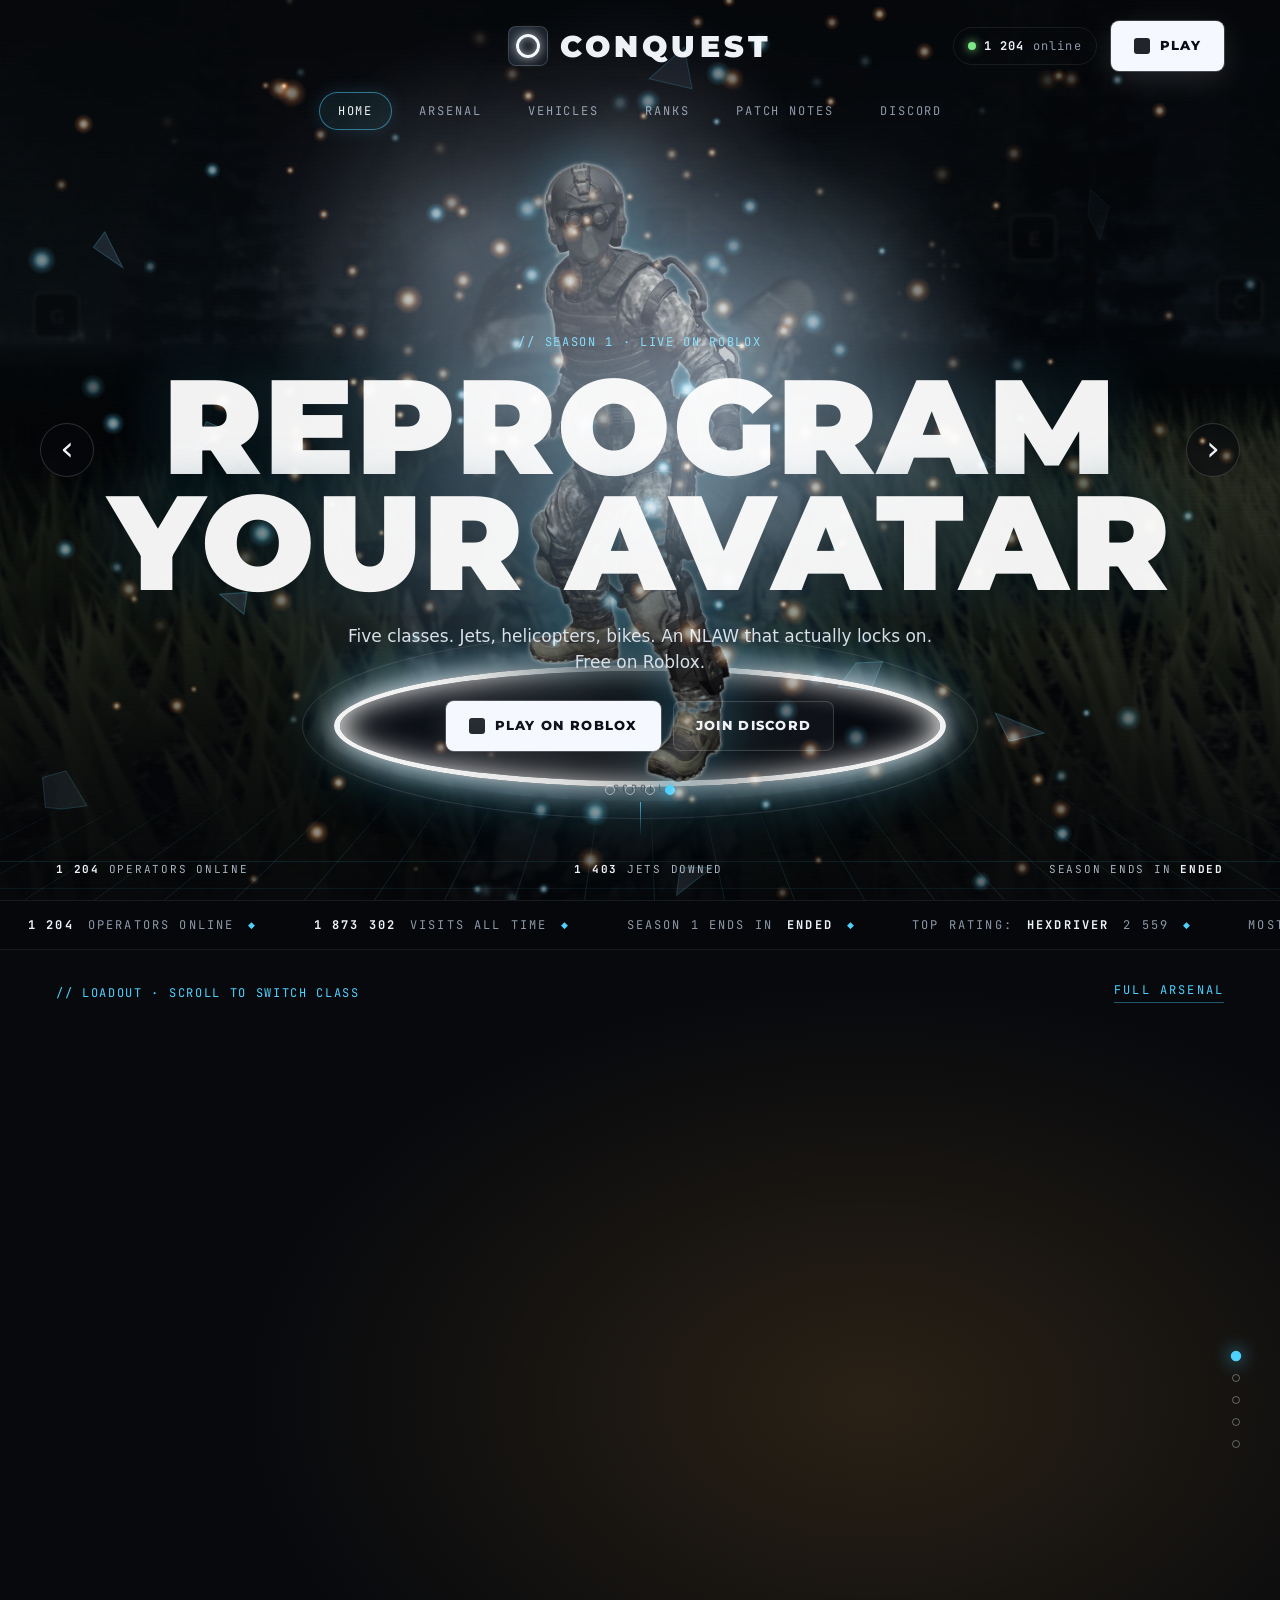
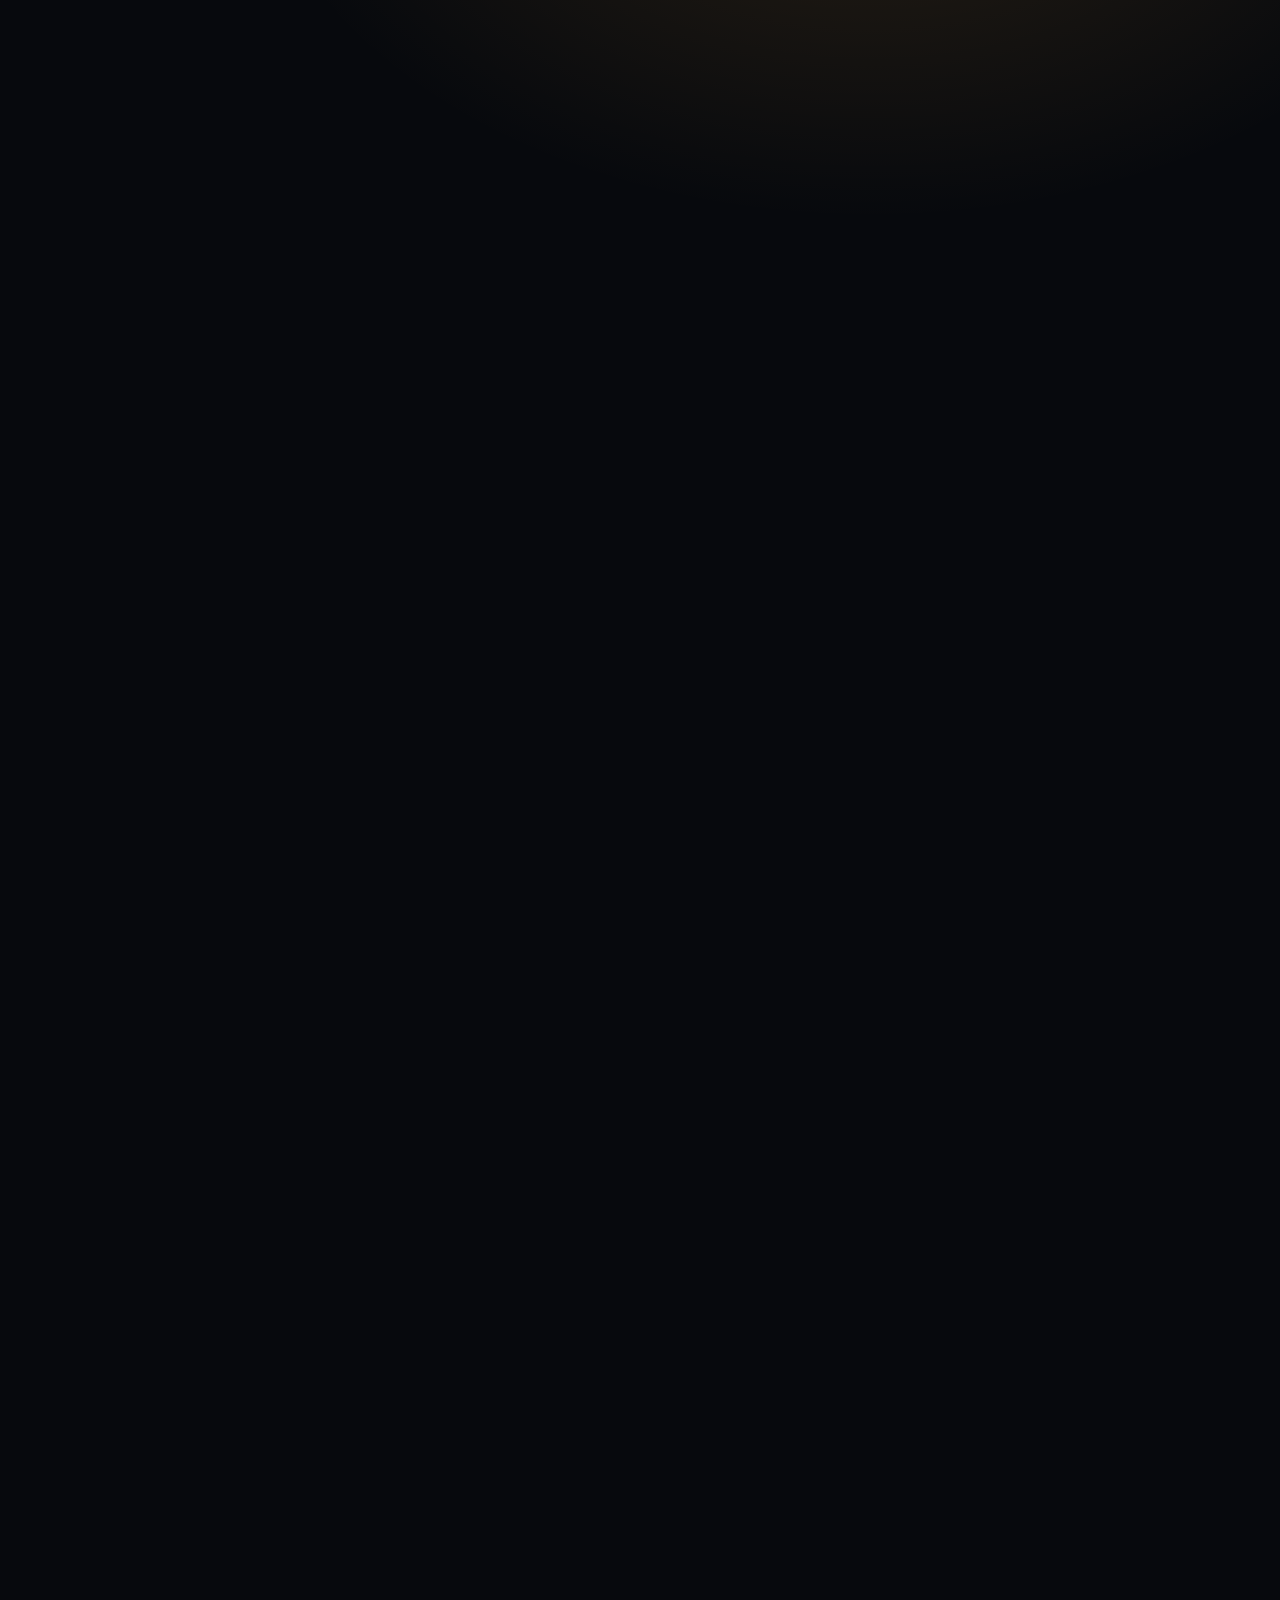
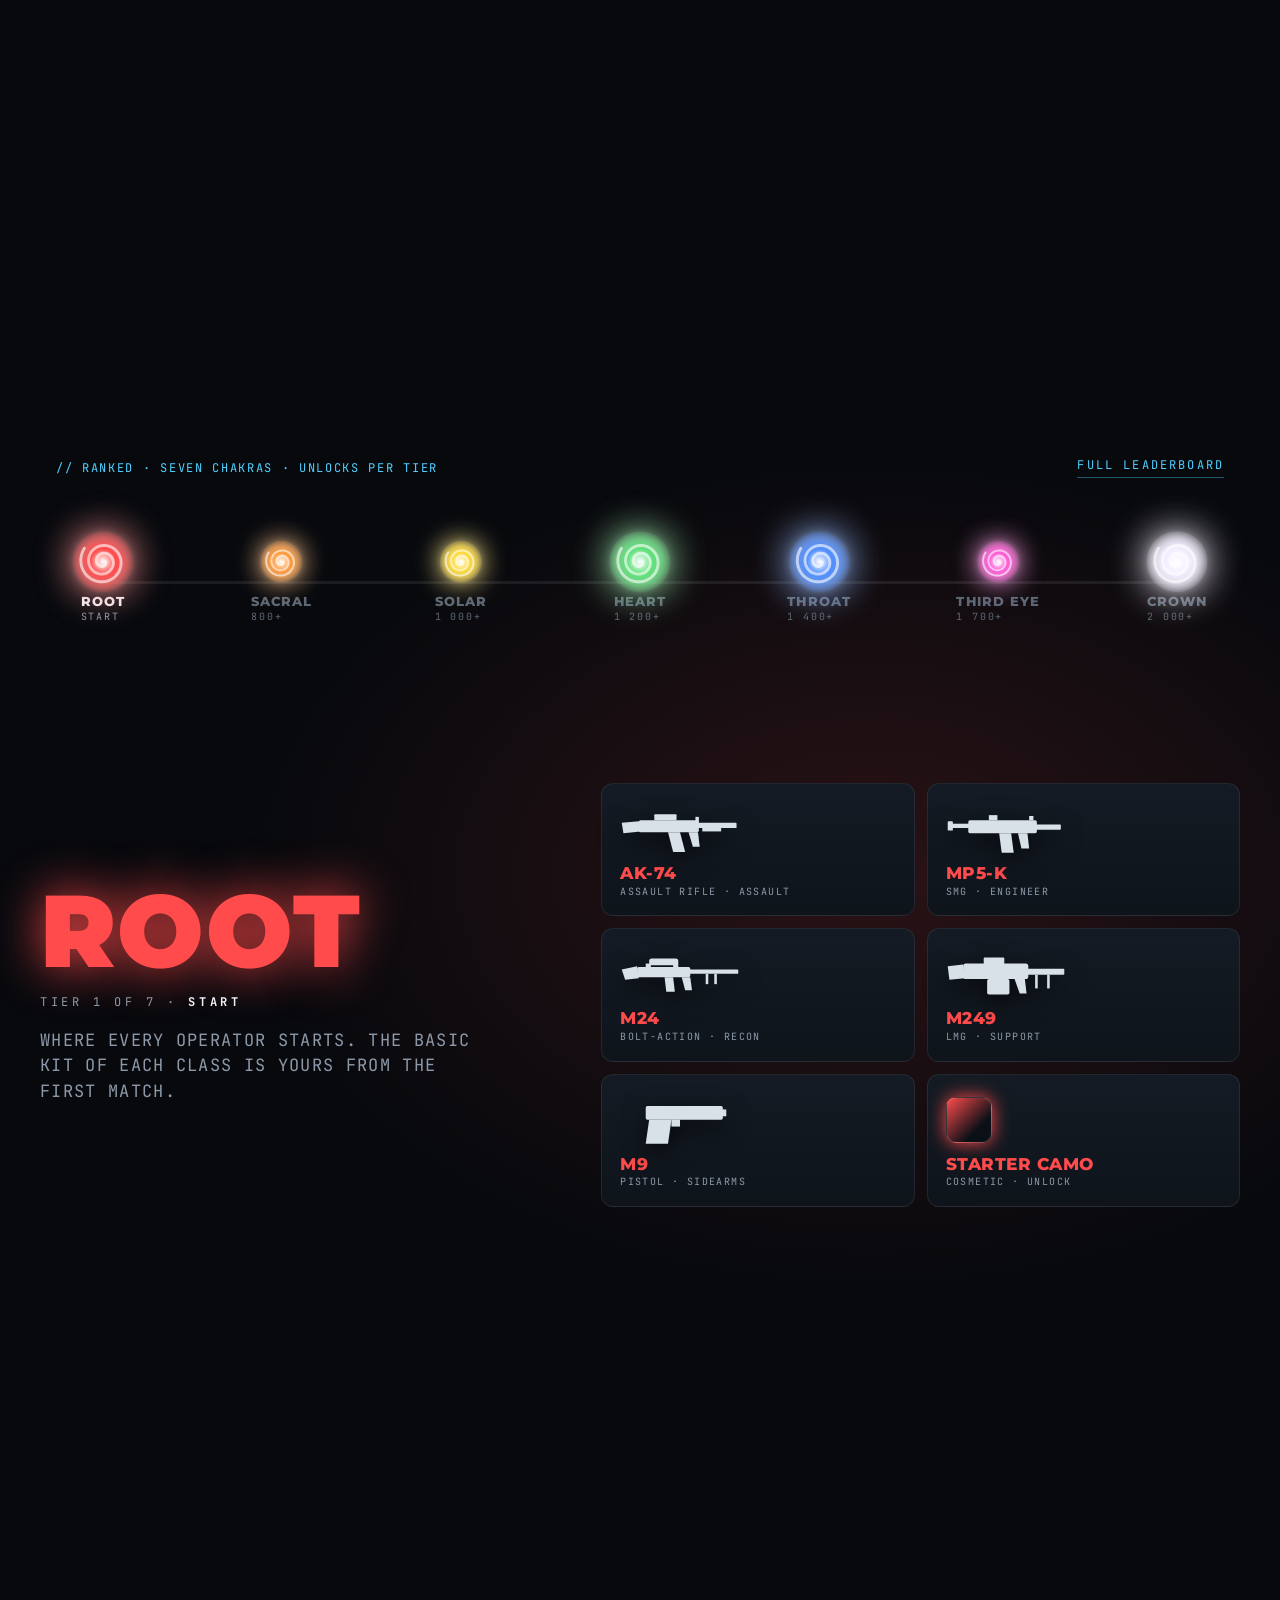
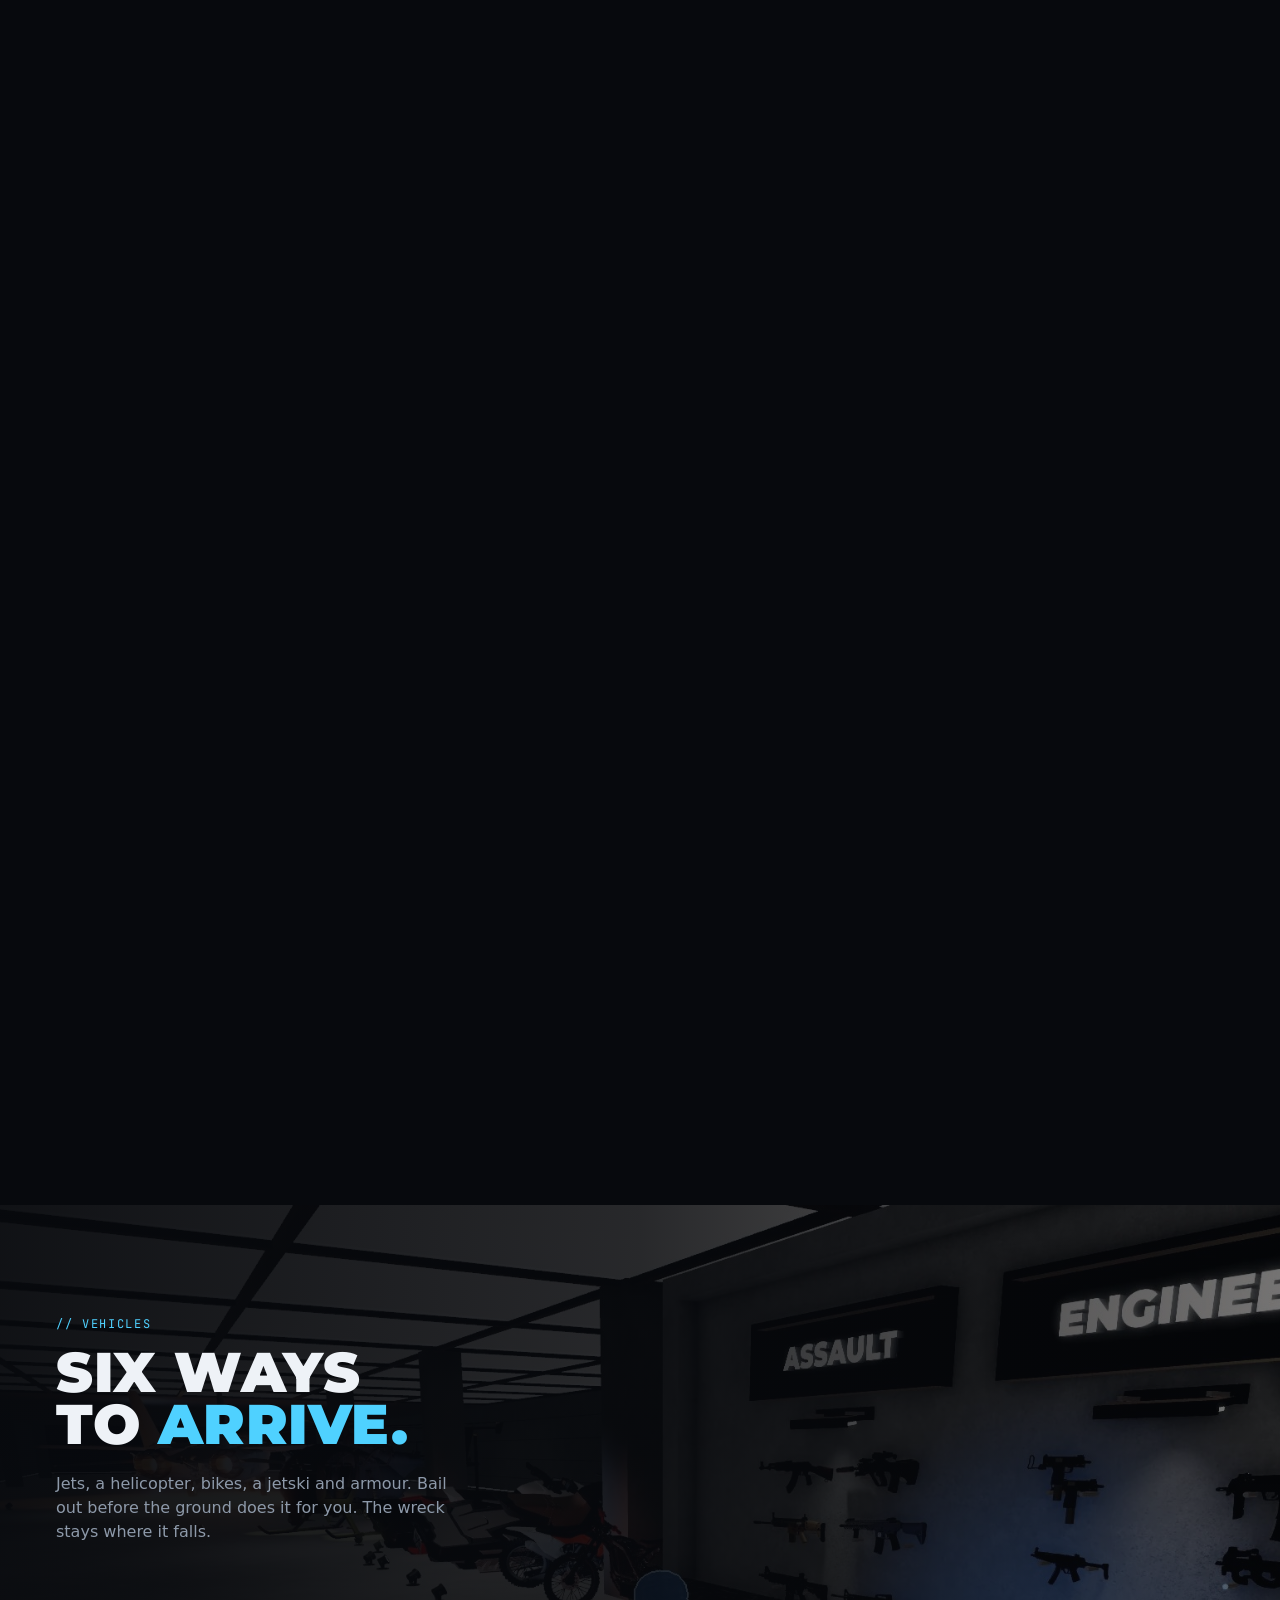
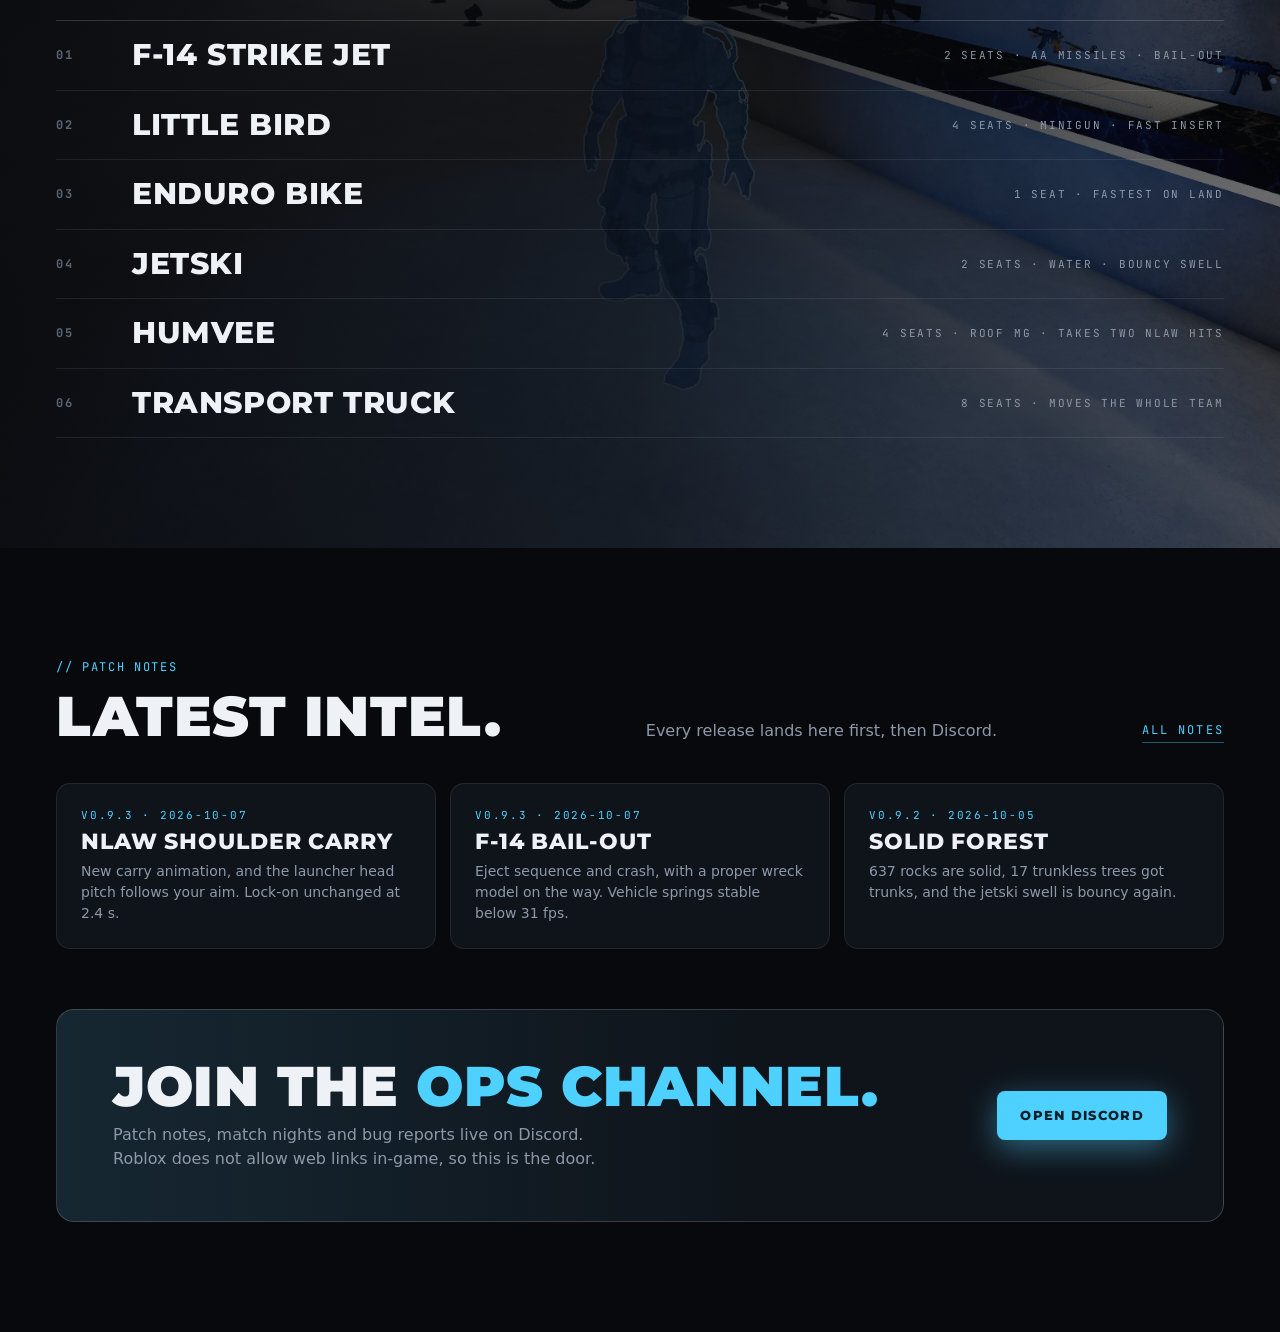
==== commit 394fd564: "Home page: storm intro, full-screen hero and scroll-driven class/rank stages become the main page Co" ====
--- a/site/index.html
+++ b/site/index.html
@@ -6,51 +6,104 @@
 <title>Conquest</title>
 <meta name="description" content="Conquest reprograms the Roblox avatar into a full operator. Five classes, vehicles, jets, and an NLAW that locks on.">
 <link rel="stylesheet" href="site.css">
+<link rel="stylesheet" href="home.css">
 <script>document.documentElement.classList.add("js")</script>
 <script src="config.js"></script>
 <script src="data.js"></script>
 <script src="site.js" defer></script>
+<script src="home.js" defer></script>
 </head>
 <body data-page="home">
-<!--#nav-->
-<section class="hero wrap">
-  <div class="hero-copy">
-    <div class="kicker">// season 1 · live now</div>
-    <h1 style="margin-top:14px">Reprogram<br>your avatar.</h1>
-    <p class="lead">Conquest strips the blocky rig and compiles a full operator. Five classes. Jets, helicopters, bikes. An NLAW that actually locks on.</p>
+<canvas id="fx"></canvas>
+<div class="intro" id="intro">
+  <div class="bd"></div>
+  <div class="xh"><i></i></div>
+  <div class="radio" id="radio"><div>// incoming transmission</div><div>// lock confirmed · grid 44N</div><div>// brace</div></div>
+  <div class="wave"></div><div class="wave w2"></div>
+  <div class="flash"></div>
+  <div class="slamwrap"><div class="slam" data-text="CONQUEST">CONQUEST</div><div class="slamsub">Season 1 · reprogram your avatar</div></div>
+  <button class="skip" id="skip" type="button">Skip intro</button>
+</div>
+<div class="page" id="page">
+<div class="navbar-wrap"><!--#nav--></div>
+<header class="cnav">
+  <div class="cnav-top wrap">
+    <button class="burger" id="burger" aria-label="Menu" aria-expanded="false"><i></i><i></i><i></i></button>
+    <a class="logo big" href="index.html"><span class="mark"></span>CONQUEST</a>
+    <div class="cnav-right"><span class="live"><i></i><b data-live="playing">–</b> online</span><a class="btn btn-primary" data-link="game" href="#"><span class="ico"></span>Play</a></div>
+  </div>
+  <nav class="pills links" id="menu">
+    <a class="on" href="index.html">Home</a><a href="arsenal.html">Arsenal</a><a href="arsenal.html?tab=vehicles">Vehicles</a><a href="ranks.html">Ranks</a><a href="arsenal.html#patch">Patch notes</a><a data-link="discord" href="#">Discord</a>
+  </nav>
+</header>
+
+<section class="mega hero-c" id="hero">
+  <div class="bgimg"></div>
+  <div class="scan"></div>
+  <div class="ghost g1" style="background-image:url(img/veh-jet.jpg)"></div>
+  <div class="ghost g2" style="background-image:url(img/veh-heli.jpg)"></div>
+  <div class="floor"></div>
+  <div class="glow"></div>
+  <div class="podium"></div>
+  <div class="figure" id="figure">
+    <div class="stagefig s0"><div class="noob" data-blocky="430"></div></div>
+    <div class="stagefig s1"><img src="img/rig.png" alt="Rig"></div>
+    <div class="stagefig s2"><div class="holo"><img src="img/holo.png" alt="Hologram"><i></i></div></div>
+    <div class="stagefig s3 on"><img class="op-big" src="img/soldier.png" alt="Operator"></div>
+  </div>
+  <div class="mega-copy">
+    <div class="kicker" id="mega-kicker">// season 1 · live on roblox</div>
+    <h1 id="mega-title">Reprogram<br>your avatar</h1>
+    <p class="lead" id="mega-sub">Five classes. Jets, helicopters, bikes. An NLAW that actually locks on. Free on Roblox.</p>
     <div class="cta"><a class="btn btn-primary" data-link="game" href="#"><span class="ico"></span>Play on Roblox</a><a class="btn btn-ghost" data-link="discord" href="#">Join Discord</a></div>
-<div class="term">
-<div class="ln"><span class="p">&gt;</span> load <span class="k">avatar.rbxm</span> ................... <b>OK</b></div>
-<div class="ln"><span class="p">&gt;</span> strip <span class="k">blocky_rig</span> (R6) ............. <b>OK</b></div>
-<div class="ln"><span class="p">&gt;</span> inject <span class="k">operator.rig</span> ................ <b>OK</b></div>
-<div class="ln"><span class="p">&gt;</span> compile <span class="k">camo_shader</span> + <span class="k">nvg</span> ........ <b>OK</b></div>
-<div class="ln"><span class="p">&gt;</span> deploy to <span class="k">FOREST_NORTH</span> ............. <span class="v q">queued</span></div>
-</div>
+    <div class="dots" id="dots"></div>
   </div>
-  <div class="stage panel">
-    <div class="stage-head"><span class="kicker">Reprogramming sequence</span><span class="prog">0% <i class="pbar"><b style="width:0%"></b></i></span><button class="replay" type="button">Replay</button></div>
-    <div class="flash"></div>
-    <div class="floor"></div>
-    <pre class="hex" data-hex="7,24"></pre>
-    <div class="beam"></div>
-    <div class="dust" data-particles="11,72,60,86"></div>
-    <figure class="fig f1"><div class="tip"><b>Avatar.rbxm</b>Your Roblox avatar as it arrives: R6 rig, blocky parts, default face.</div><div class="ring" style="--rc:#ff7a45"></div><div class="noob" data-blocky="262"></div><figcaption>01 · avatar.rbxm<span>decompiled</span></figcaption></figure>
-    <figure class="fig f2"><div class="tip"><b>Rig rewrite</b>Bones are remapped to the operator skeleton: 15 joints, IK for the launcher carry.</div><div class="ring" style="--rc:#b58cff"></div><img src="img/rig.png" alt="Rig"><figcaption>02 · rig rewrite<span>ok</span></figcaption></figure>
-    <figure class="fig f3"><div class="tip"><b>Shader compile</b>Camo, helmet and night-vision materials compile while the hologram shows the target.</div><div class="ring" style="--rc:#4fd1ff"></div><div class="holo"><img src="img/holo.png" alt="Hologram"><i></i></div><figcaption>03 · shader compile<span>78%</span></figcaption></figure>
-    <figure class="fig f4"><div class="tip"><b>Operator ready</b>Deployed with class loadout. Pick Assault, Engineer, Recon, Support or go sidearms only.</div><div class="ring" style="--rc:#ffffff"></div><img class="op" src="img/soldier.png" alt="Operator"><figcaption>04 · operator ready<span>deploy</span></figcaption></figure>
+  <button class="arrow l" id="prev" aria-label="Previous stage">‹</button><button class="arrow r" id="next" aria-label="Next stage">›</button>
+  <div class="hud-stats">
+    <span><b data-live="playing">–</b> operators online</span><span><b data-board-sum="jets">–</b> jets downed</span><span>season ends in <b data-countdown="">–</b></span>
+  </div>
+  <div class="scrollcue">Scroll<i></i></div>
+</section>
+
+<div class="ticker"><div class="track" id="ticker"></div></div>
+
+<section class="pin classes-pin" id="classes">
+  <div class="sticky">
+    <div class="bgtint" id="cls-tint"></div>
+    <div class="pin-head"><span class="kicker">// loadout · scroll to switch class</span><a class="more" href="arsenal.html">Full arsenal</a></div>
+    <div id="cls-stage"></div>
+    <div class="steps" id="cls-steps"></div>
   </div>
 </section>
-<section class="stats wrap">
-  <div class="tile rv"><div class="n" data-live="playing">–</div><div class="l">players online</div></div>
-  <div class="tile rv"><div class="n" data-live="visits">–</div><div class="l">total visits</div></div>
-  <div class="tile rv"><div class="n" data-board-sum="jets">–</div><div class="l">jets downed · top 100</div></div>
-  <div class="tile rv"><div class="n" data-countdown="">–</div><div class="l">until season 1 ends</div></div>
+
+<section class="pin ranks-pin" id="climb">
+  <div class="sticky">
+    <div class="bgtint" id="rank-tint"></div>
+    <div class="pin-head"><span class="kicker">// ranked · seven chakras · unlocks per tier</span><a class="more" href="ranks.html">Full leaderboard</a></div>
+    <div class="spine-h" id="spine"><div class="rail"><i id="rail-fill"></i></div><div class="orbs" id="orbs"></div></div>
+    <div id="tier-stage"></div>
+    <div class="world" id="world"></div>
+  </div>
 </section>
-<section class="feat wrap">
-  <a class="card rv tilt" href="arsenal.html" style="background-image:url(img/bg-armory.jpg)"><div class="c"><span class="kicker">Arsenal</span><h3>Five classes, one wall</h3><p>Assault, Engineer, Recon, Support, Sidearms. Every stat the game actually uses.</p><span class="go">Open the arsenal</span></div></a>
-  <a class="card rv tilt" href="arsenal.html#vehicles" style="background-image:url(img/bg-hangar.jpg);background-position:left center"><div class="c"><span class="kicker">Vehicles</span><h3>From dirt bike to F-14</h3><p>Jets, helicopters, bikes and a jetski. Bail out before the ground does it for you.</p><span class="go">See the hangar</span></div></a>
-  <a class="card rv tilt" href="ranks.html" style="background-image:url(img/bg-nlaw.jpg);background-position:center 30%"><div class="c"><span class="kicker">Ranks</span><h3>Root to Crown</h3><p>Seven chakra tiers. Rating after every match, seasons with rewards, a leaderboard you can link to.</p><span class="go">Check the leaderboard</span></div></a>
+
+<section class="sec hangar" id="hangar">
+  <div class="grid2">
+    <div class="rv"><div class="kicker">// vehicles</div><h2 style="margin-top:14px">Six ways<br>to <em>arrive.</em></h2><p style="color:var(--muted);max-width:420px;margin-top:22px;font-size:16px">Jets, a helicopter, bikes, a jetski and armour. Bail out before the ground does it for you. The wreck stays where it falls.</p></div>
+    <div class="vlist rv" id="vlist"></div>
+  </div>
 </section>
+
+<section class="sec" id="intel">
+  <div class="sechead rv"><div><div class="kicker">// patch notes</div><h2 style="margin-top:14px">Latest intel.</h2></div><p>Every release lands here first, then Discord.</p><a class="more" href="arsenal.html#patch">All notes</a></div>
+  <div class="intel rv">
+    <div class="note tilt"><div class="d">v0.9.3 · 2026-10-07</div><h3>NLAW shoulder carry</h3><p>New carry animation, and the launcher head pitch follows your aim. Lock-on unchanged at 2.4 s.</p></div>
+    <div class="note tilt"><div class="d">v0.9.3 · 2026-10-07</div><h3>F-14 bail-out</h3><p>Eject sequence and crash, with a proper wreck model on the way. Vehicle springs stable below 31 fps.</p></div>
+    <div class="note tilt"><div class="d">v0.9.2 · 2026-10-05</div><h3>Solid forest</h3><p>637 rocks are solid, 17 trunkless trees got trunks, and the jetski swell is bouncy again.</p></div>
+  </div>
+  <div class="band rv"><div><h2>Join the <em>ops channel.</em></h2><p>Patch notes, match nights and bug reports live on Discord. Roblox does not allow web links in-game, so this is the door.</p></div><a class="btn btn-cyan" data-link="discord" href="#">Open Discord</a></div>
+</section>
+
 <!--#foot-->
+</div>
 </body>
 </html>
--- a/site/home.css
+++ b/site/home.css
@@ -0,0 +1,270 @@
+/* Home page: storm intro, full-screen hero, scroll-driven class and rank stages. Adds to site.css. */
+.page{position:relative;will-change:transform}
+body{overflow-x:hidden}
+
+/* ---------- storm intro ---------- */
+.intro{position:fixed;inset:0;z-index:100;pointer-events:auto}
+.intro .bd{position:absolute;inset:-80px;background:#03050a;transition:opacity .9s ease}
+.intro.out .bd{opacity:0}
+.intro.done{display:none}
+.intro .radio{position:absolute;left:50%;top:50%;transform:translate(-50%,-50%);font:13px/2 var(--mono);letter-spacing:.22em;text-transform:uppercase;color:var(--cyan);text-align:left;white-space:nowrap}
+.intro .radio div{opacity:0;transform:translateY(6px);transition:opacity .25s,transform .25s}
+.intro .radio div.show{opacity:1;transform:none}
+.intro .radio div.show.last::after{content:"▮";margin-left:6px;animation:caret 1s steps(2) infinite}
+.intro .xh{position:absolute;left:50%;top:50%;width:140px;height:140px;transform:translate(-50%,-50%);opacity:.5}
+.intro .xh::before,.intro .xh::after{content:"";position:absolute;background:var(--cyan);left:50%;top:50%}
+.intro .xh::before{width:1px;height:100%;transform:translate(-50%,-50%)}
+.intro .xh::after{height:1px;width:100%;transform:translate(-50%,-50%)}
+.intro .xh i{position:absolute;inset:0;border-radius:50%;border:1px solid var(--cyan);animation:xh 1.4s ease-in-out infinite}
+@keyframes xh{0%,100%{transform:scale(1);opacity:.9}50%{transform:scale(.72);opacity:.3}}
+.intro.boom .radio,.intro.boom .xh{display:none}
+.flash{position:absolute;inset:0;background:radial-gradient(circle at 50% 50%,#fff 0%,#dff6ff 25%,rgba(79,209,255,.5) 55%,rgba(7,9,13,0) 80%);opacity:0;pointer-events:none;z-index:4}
+.boom .flash{animation:flash .7s ease-out forwards;animation-delay:var(--ad,0s);animation-play-state:var(--ps,running)}
+@keyframes flash{0%{opacity:1}35%{opacity:.85}100%{opacity:0}}
+.wave{position:absolute;left:50%;top:50%;width:140px;height:140px;border-radius:50%;transform:translate(-50%,-50%) scale(0);border:3px solid rgba(255,255,255,.9);box-shadow:0 0 40px 10px rgba(79,209,255,.6),inset 0 0 40px rgba(79,209,255,.5);opacity:0;pointer-events:none;z-index:3}
+.boom .wave{animation:wave 1.1s cubic-bezier(.1,.8,.2,1) forwards;animation-delay:var(--ad,0s);animation-play-state:var(--ps,running)}
+.boom .wave.w2{animation-delay:calc(var(--ad,0s) + .12s);border-width:1px;animation-duration:1.5s}
+@keyframes wave{0%{transform:translate(-50%,-50%) scale(0);opacity:1}100%{transform:translate(-50%,-50%) scale(14);opacity:0}}
+.slamwrap{position:absolute;left:50%;top:50%;transform:translate(-50%,-50%);text-align:center;z-index:5;pointer-events:none;width:100%}
+.slam{display:inline-block;font:900 clamp(64px,13vw,210px)/1 var(--display);letter-spacing:.02em;color:#fff;opacity:0;position:relative}
+.boom .slam{animation:slam .75s cubic-bezier(.15,.9,.2,1.05) forwards;animation-delay:var(--ad,0s);animation-play-state:var(--ps,running)}
+@keyframes slam{0%{opacity:0;transform:scale(3.4);filter:blur(24px)}55%{opacity:1;transform:scale(.94);filter:blur(0)}75%{transform:scale(1.04)}100%{opacity:1;transform:scale(1)}}
+.slam::before,.slam::after{content:attr(data-text);position:absolute;left:0;top:0;mix-blend-mode:screen;opacity:0}
+.boom .slam::before{color:#ff3b5c;animation:chromaL .9s ease-out forwards;animation-delay:calc(var(--ad,0s) + .1s);animation-play-state:var(--ps,running)}
+.boom .slam::after{color:var(--cyan);animation:chromaR .9s ease-out forwards;animation-delay:calc(var(--ad,0s) + .1s);animation-play-state:var(--ps,running)}
+@keyframes chromaL{0%{opacity:.9;transform:translate(-22px,4px)}100%{opacity:0;transform:none}}
+@keyframes chromaR{0%{opacity:.9;transform:translate(22px,-4px)}100%{opacity:0;transform:none}}
+.slamsub{margin-top:18px;font:12px/1 var(--mono);letter-spacing:.3em;text-transform:uppercase;color:var(--cyan);opacity:0}
+.boom .slamsub{animation:sub .6s ease-out forwards;animation-delay:calc(var(--ad,0s) + .9s);animation-play-state:var(--ps,running)}
+@keyframes sub{to{opacity:1}}
+.intro.out .slamwrap{animation:slamout .8s ease-in forwards}
+@keyframes slamout{to{opacity:0;transform:translate(-50%,-56%) scale(.9);filter:blur(6px)}}
+.skip{position:absolute;right:28px;bottom:24px;z-index:6;font:11px/1 var(--mono);letter-spacing:.2em;text-transform:uppercase;color:var(--muted);background:none;border:1px solid var(--line2);padding:10px 14px;cursor:pointer}
+.skip:hover{color:var(--text);border-color:var(--cyan)}
+#fx{position:fixed;inset:0;width:100%;height:100%;z-index:101;pointer-events:none;mix-blend-mode:screen}
+#fx.ambient{z-index:1;opacity:.9}
+.scrollcue{position:absolute;left:50%;bottom:14px;transform:translateX(-50%);font:10px/1 var(--mono);letter-spacing:.3em;text-transform:uppercase;color:var(--dim);display:flex;flex-direction:column;align-items:center;gap:8px}
+.scrollcue i{width:1px;height:34px;background:linear-gradient(180deg,var(--cyan),transparent);animation:cue 1.6s ease-in-out infinite}
+@keyframes cue{0%{transform:scaleY(0);transform-origin:top}50%{transform:scaleY(1);transform-origin:top}51%{transform-origin:bottom}100%{transform:scaleY(0);transform-origin:bottom}}
+@media (prefers-reduced-motion:reduce){.intro{display:none}.hero-c .hero-copy>*,.hero-c .stage{opacity:1;transform:none}}
+
+/* ---------- ticker (from B, A colours) ---------- */
+.ticker{position:relative;border-top:1px solid var(--line);border-bottom:1px solid var(--line);background:#05070a;overflow:hidden;height:50px;display:flex;align-items:center}
+.ticker .track{display:inline-flex;white-space:nowrap;animation:marq 38s linear infinite;font:12px var(--mono);letter-spacing:.18em;text-transform:uppercase;color:var(--muted)}
+.ticker:hover .track{animation-play-state:paused}
+.ticker .track span{padding:0 28px;display:inline-flex;align-items:center;gap:14px}
+.ticker .track span::after{content:"◆";color:var(--cyan);font-size:9px}
+.ticker b{color:var(--text);font-weight:700}
+@keyframes marq{to{transform:translateX(-50%)}}
+
+/* ---------- sections (layout from B) ---------- */
+section.sec{padding:110px 56px}
+.sechead{display:flex;justify-content:space-between;align-items:flex-end;gap:40px;margin-bottom:40px}
+.sechead h2{font-size:72px;font-weight:900;line-height:.95}
+.sechead p{max-width:420px;color:var(--muted);margin:0;font-size:16px}
+.more{font:12px var(--mono);letter-spacing:.18em;text-transform:uppercase;color:var(--cyan);border-bottom:1px solid rgba(79,209,255,.4);padding-bottom:4px;white-space:nowrap}
+.posters{display:flex;gap:12px;height:520px}
+.poster{position:relative;flex:1;min-width:0;border:1px solid var(--line);border-radius:14px;background:linear-gradient(180deg,var(--panel2),var(--panel));overflow:hidden;cursor:pointer;transition:flex .55s cubic-bezier(.2,.7,.2,1),border-color .3s,box-shadow .3s}
+.poster:hover{flex:2.6;border-color:rgba(79,209,255,.5);box-shadow:0 0 0 1px rgba(79,209,255,.25),0 30px 60px rgba(0,0,0,.5)}
+.poster .num{position:absolute;left:22px;top:20px;font:700 12px var(--mono);letter-spacing:.2em;color:var(--pc)}
+.poster .sil{position:absolute;left:50%;top:38%;transform:translate(-50%,-50%) rotate(-16deg);width:150%;color:rgba(255,255,255,.06);transition:transform .6s,color .6s}
+.poster:hover .sil{transform:translate(-50%,-50%) rotate(-6deg) scale(.9);color:rgba(79,209,255,.16)}
+.poster .sil svg{width:100%;height:auto}
+.poster .sign-lite{position:absolute;left:22px;bottom:22px;right:22px}
+.poster .sign-lite h3{font-size:34px;letter-spacing:.04em}
+.poster .sign-lite p{margin:10px 0 0;color:var(--muted);font-size:14px;max-height:0;opacity:0;overflow:hidden;transition:max-height .5s,opacity .5s}
+.poster:hover .sign-lite p{max-height:160px;opacity:1}
+.poster .list{position:absolute;right:22px;top:58px;text-align:right;font:11px/2 var(--mono);letter-spacing:.14em;text-transform:uppercase;color:var(--dim);opacity:0;transition:opacity .5s .1s}
+.poster:hover .list{opacity:1}
+.poster::after{content:"";position:absolute;left:0;right:0;bottom:0;height:3px;background:var(--pc);box-shadow:0 0 18px var(--pc);transform:scaleX(0);transform-origin:left;transition:transform .5s}
+.poster:hover::after{transform:none}
+.climb{position:relative}
+.path{position:relative;height:280px;margin:10px 0 0}
+.path svg.line{position:absolute;inset:0;width:100%;height:100%}
+.path .orb{position:absolute;transform:translate(-50%,-50%);display:flex;flex-direction:column;align-items:center;gap:10px;text-align:center;font:11px var(--mono);letter-spacing:.18em;text-transform:uppercase;color:var(--muted);cursor:help}
+.path .orb svg{filter:drop-shadow(0 0 18px var(--tc)) drop-shadow(0 0 4px rgba(255,255,255,.9));transition:transform .3s}
+.path .orb:hover svg{transform:scale(1.15)}
+.path .orb b{display:block;color:var(--text);font:800 15px/1.2 var(--display);letter-spacing:.06em}
+.top3{display:grid;grid-template-columns:repeat(3,1fr);gap:14px;margin-top:34px}
+.t3{position:relative;padding:22px 24px;border-radius:14px;border:1px solid var(--line);background:linear-gradient(180deg,var(--panel2),var(--panel));display:flex;align-items:center;gap:18px;transition:border-color .3s,transform .3s}
+.t3:hover{border-color:var(--line2);transform:translateY(-3px)}
+.t3 .rank{font:900 56px/1 var(--display);color:rgba(255,255,255,.07)}
+.t3 .who{flex:1}.t3 .who b{display:block;font:800 22px/1.1 var(--display);letter-spacing:.02em}
+.t3 .who span{font:11px var(--mono);letter-spacing:.14em;text-transform:uppercase;color:var(--muted)}
+.t3 .val{font:900 34px/1 var(--display);color:var(--cyan)}
+.hangar{position:relative;background:url(img/bg-hangar.jpg) center 40%/cover no-repeat;isolation:isolate}
+.hangar::before{content:"";position:absolute;inset:0;background:linear-gradient(90deg,rgba(7,9,13,.96),rgba(7,9,13,.86) 50%,rgba(7,9,13,.55));z-index:0}
+.hangar>*{position:relative;z-index:1}
+.hangar .grid2{display:grid;grid-template-columns:1fr 1.2fr;gap:60px;align-items:start}
+.hangar h2{font-size:84px;font-weight:900;line-height:.92}
+.hangar h2 em{font-style:normal;color:var(--cyan)}
+.vlist{border-top:1px solid var(--line2)}
+.vrow{display:grid;grid-template-columns:56px 1fr auto;gap:20px;align-items:center;padding:20px 0;border-bottom:1px solid var(--line);position:relative;transition:padding .3s}
+.vrow:hover{padding-left:12px}
+.vrow .n{font:700 12px var(--mono);letter-spacing:.2em;color:var(--dim)}
+.vrow h3{font-size:30px;letter-spacing:.02em;transition:color .2s}
+.vrow:hover h3{color:var(--cyan)}
+.vrow .spec{font:11px var(--mono);letter-spacing:.16em;text-transform:uppercase;color:var(--muted);text-align:right}
+.vrow .thumb{position:absolute;right:-20px;top:50%;width:220px;height:140px;border-radius:10px;background-size:cover;background-position:center;transform:translate(30px,-50%) rotate(3deg);opacity:0;transition:.35s;pointer-events:none;border:1px solid var(--line2);box-shadow:0 30px 60px rgba(0,0,0,.6)}
+.vrow:hover .thumb{opacity:1;transform:translate(-200px,-50%) rotate(-2deg)}
+.intel{display:grid;grid-template-columns:repeat(3,1fr);gap:14px}
+.note{padding:24px;border-radius:14px;border:1px solid var(--line);background:var(--panel);transition:border-color .3s,transform .3s}
+.note:hover{border-color:var(--line2);transform:translateY(-3px)}
+.note .d{font:11px var(--mono);letter-spacing:.16em;text-transform:uppercase;color:var(--cyan)}
+.note h3{font-size:22px;margin:10px 0 8px}
+.note p{margin:0;color:var(--muted);font-size:14px}
+.band{margin-top:60px;padding:50px 56px;border-radius:18px;border:1px solid var(--line2);background:linear-gradient(90deg,rgba(79,209,255,.10),transparent 60%),var(--panel);display:flex;justify-content:space-between;align-items:center;gap:40px}
+.band h2{font-size:56px;font-weight:900;line-height:.95}
+.band h2 em{font-style:normal;color:var(--cyan)}
+.band p{color:var(--muted);margin:10px 0 0;max-width:520px;font-size:16px}
+@media (max-width:1280px){.sechead h2,.hangar h2{font-size:56px}.posters{height:460px}.hangar .grid2{grid-template-columns:1fr}}
+@media (max-width:860px){section.sec{padding:70px 16px}.posters{flex-direction:column;height:auto}.poster{min-height:110px;flex:none}.poster:hover{flex:none}.path{height:auto;display:grid;grid-template-columns:repeat(4,1fr);gap:24px}.path .orb{position:static;transform:none}.path svg.line{display:none}.top3,.intel{grid-template-columns:1fr}.band{flex-direction:column;align-items:flex-start;padding:36px 20px}.band h2{font-size:38px}.vrow h3{font-size:22px}.vrow .thumb{display:none}.sechead{flex-direction:column;align-items:flex-start;gap:14px}.sechead h2{font-size:44px}}
+
+/* ---------- centred nav ---------- */
+.cnav{position:absolute;left:0;right:0;top:0;z-index:30}
+.cnav-top{display:grid;grid-template-columns:1fr auto 1fr;align-items:center;height:92px}
+.cnav-top .logo{grid-column:2;font-size:30px;letter-spacing:.14em}
+.cnav-top .logo .mark{width:40px;height:40px}
+.cnav-right{grid-column:3;justify-self:end;display:flex;align-items:center;gap:14px}
+.cnav .burger{grid-column:1;justify-self:start}
+.pills{display:flex;justify-content:center;gap:8px;font:12px var(--mono);letter-spacing:.16em;text-transform:uppercase;color:var(--muted)}
+.pills a{padding:10px 18px;border-radius:999px;border:1px solid transparent;transition:.2s}
+.pills a:hover{color:var(--text);border-color:var(--line2)}
+.pills a.on{color:var(--text);border-color:rgba(79,209,255,.5);background:rgba(79,209,255,.08);box-shadow:0 0 18px rgba(79,209,255,.15)}
+.pills a.on::after{display:none}
+.pills a.dim{opacity:.45}
+/* ---------- mega hero ---------- */
+.mega{position:relative;height:clamp(820px,100vh,1080px);overflow:hidden;isolation:isolate;background:#05070b}
+.mega>*{position:absolute}
+.mega .bgimg{inset:-6% -4% -4%;background:url(img/bg-nlaw.jpg) center 35%/cover no-repeat;opacity:.5;filter:blur(1.5px) saturate(.55) brightness(.75);transform:translate(calc(var(--mx,0)*-10px),calc(var(--my,0)*-6px));transition:transform .2s ease-out}
+.mega .bgimg::after{content:"";position:absolute;inset:0;background:linear-gradient(180deg,rgba(5,7,11,.85) 0%,rgba(5,7,11,.35) 30%,rgba(5,7,11,.45) 70%,#07090d 100%)}
+.mega .scan{inset:0;background-image:repeating-linear-gradient(0deg,rgba(255,255,255,.035) 0 1px,transparent 1px 4px),linear-gradient(rgba(79,209,255,.06) 1px,transparent 1px),linear-gradient(90deg,rgba(79,209,255,.06) 1px,transparent 1px);background-size:auto,72px 72px,72px 72px;mix-blend-mode:overlay;pointer-events:none}
+.mega .ghost{width:520px;height:330px;background-size:cover;background-position:center;mix-blend-mode:screen;opacity:.42;filter:saturate(.4) brightness(1.15) contrast(1.1);-webkit-mask-image:radial-gradient(ellipse at center,#000 30%,transparent 70%);mask-image:radial-gradient(ellipse at center,#000 30%,transparent 70%);transition:transform .25s ease-out;pointer-events:none}
+.mega .g1{left:-60px;top:70px;transform:translate(calc(var(--mx,0)*-34px),calc(var(--my,0)*-18px)) scaleX(-1)}
+.mega .g2{right:-40px;top:40px;width:420px;height:280px;transform:translate(calc(var(--mx,0)*-26px),calc(var(--my,0)*-14px))}
+.mega .floor{left:-20%;right:-20%;bottom:0;height:42%;background-image:linear-gradient(rgba(79,209,255,.16) 1px,transparent 1px),linear-gradient(90deg,rgba(79,209,255,.16) 1px,transparent 1px);background-size:70px 70px;transform:perspective(800px) rotateX(64deg);transform-origin:50% 100%;-webkit-mask-image:linear-gradient(180deg,transparent 0,#000 50%);mask-image:linear-gradient(180deg,transparent 0,#000 50%);opacity:.8}
+.mega .glow{left:50%;top:58%;width:900px;height:900px;transform:translate(-50%,-50%);background:radial-gradient(circle,rgba(79,209,255,.22),rgba(79,209,255,.06) 35%,transparent 65%);pointer-events:none}
+.mega .podium{left:50%;bottom:9%;width:640px;height:150px;transform:translateX(-50%);border-radius:50%;background:radial-gradient(ellipse at center,#0c1117 0%,#070a0f 60%,transparent 72%);box-shadow:0 30px 80px rgba(0,0,0,.8)}
+.mega .podium::before{content:"";position:absolute;inset:14px;border-radius:50%;border:6px solid #fff;box-shadow:0 0 30px #fff,0 0 70px rgba(79,209,255,.6),inset 0 0 30px #fff;opacity:.95}
+.mega .podium::after{content:"";position:absolute;inset:-18px;border-radius:50%;border:1px solid rgba(255,255,255,.12)}
+.mega .figure{left:50%;bottom:12%;transform:translateX(-50%) translate(calc(var(--mx,0)*6px),calc(var(--my,0)*3px));width:900px;height:800px;display:flex;align-items:flex-end;justify-content:center;transition:transform .25s ease-out;z-index:2}
+.mega .stagefig{position:absolute;bottom:0;left:50%;transform:translateX(-50%);display:flex;align-items:flex-end;justify-content:center;opacity:0;transition:opacity .45s ease,filter .45s ease;filter:blur(8px);pointer-events:none}
+.mega .stagefig.on{opacity:1;filter:none}
+.mega .op-big{height:780px;width:auto;display:block;filter:drop-shadow(0 0 2px rgba(255,255,255,.55)) drop-shadow(0 0 30px rgba(79,209,255,.35)) drop-shadow(0 50px 60px rgba(0,0,0,.85))}
+.mega .s1 img{height:760px;filter:drop-shadow(0 0 20px rgba(181,140,255,.7)) saturate(1.2)}
+.mega .s2 .holo img{height:740px;filter:drop-shadow(0 0 28px rgba(79,209,255,.7)) brightness(1.15)}
+.mega .s2 .holo i{-webkit-mask:url(img/holo.png) center/contain no-repeat;mask:url(img/holo.png) center/contain no-repeat}
+.mega .s0 .noob svg{height:560px;filter:drop-shadow(0 30px 50px rgba(0,0,0,.8))}
+.mega .s0 .noob .g{opacity:.5}
+.revealed .mega .figure{animation:land 1s cubic-bezier(.2,.8,.2,1) both}
+@keyframes land{0%{opacity:0;transform:translateX(-50%) translateY(90px) scale(.96)}100%{opacity:1;transform:translateX(-50%) translateY(0) scale(1)}}
+.revealed .mega .podium::before{animation:podflash 1.2s ease-out .5s both}
+@keyframes podflash{0%{box-shadow:0 0 30px #fff,0 0 70px rgba(79,209,255,.6),inset 0 0 30px #fff;transform:scale(1)}30%{box-shadow:0 0 90px #fff,0 0 160px rgba(79,209,255,.9),inset 0 0 60px #fff;transform:scale(1.03)}100%{transform:scale(1)}}
+.mega .mega-copy{left:0;right:0;top:37%;text-align:center;z-index:3;padding:0 20px}
+.mega .mega-copy .kicker{display:block;margin-bottom:18px}
+.mega h1{font-size:clamp(40px,10.5vw,164px);line-height:.86;color:rgba(255,255,255,.95);text-shadow:0 10px 50px rgba(0,0,0,.85),0 0 60px rgba(79,209,255,.25);letter-spacing:.01em}
+.mega .lead{margin:24px auto 26px;max-width:620px;font-size:17px;color:#d5dde6;text-shadow:0 2px 20px rgba(0,0,0,.9)}
+.mega .cta{justify-content:center}
+.dots{display:flex;justify-content:center;gap:10px;margin-top:34px}
+.dots i{width:10px;height:10px;border-radius:50%;border:1px solid rgba(255,255,255,.5);cursor:pointer;transition:.2s}
+.dots i.on{background:var(--cyan);border-color:var(--cyan);box-shadow:0 0 14px var(--cyan)}
+.arrow{top:50%;transform:translateY(-50%);width:54px;height:54px;border-radius:50%;border:1px solid var(--line2);background:rgba(7,9,13,.55);color:var(--text);font:300 34px/1 var(--body);cursor:pointer;z-index:4;display:grid;place-items:center;padding:0 0 4px;transition:.2s;backdrop-filter:blur(6px)}
+.arrow:hover{border-color:var(--cyan);color:var(--cyan);box-shadow:0 0 20px rgba(79,209,255,.3)}
+.arrow.l{left:40px}.arrow.r{right:40px}
+.hud-stats{left:56px;right:56px;bottom:24px;display:flex;justify-content:space-between;font:11px var(--mono);letter-spacing:.16em;text-transform:uppercase;color:#aab4c0;z-index:5;text-shadow:0 2px 12px rgba(0,0,0,.9)}
+.hud-stats b{color:var(--text)}
+.mega .scrollcue{left:50%;bottom:64px;transform:translateX(-50%)}
+.mega-copy>*{opacity:0;transform:translateY(14px);transition:opacity .7s ease,transform .7s ease}
+.revealed .mega-copy>*,.nointro .mega-copy>*{opacity:1;transform:none}
+.revealed .mega-copy>*:nth-child(2){transition-delay:.35s}.revealed .mega-copy>*:nth-child(3){transition-delay:.5s}.revealed .mega-copy>*:nth-child(4){transition-delay:.65s}.revealed .mega-copy>*:nth-child(5){transition-delay:.8s}
+.mega.glitch .figure{animation:glitch .35s steps(2) 1}
+@keyframes glitch{0%{filter:none}25%{filter:hue-rotate(40deg) contrast(1.4);transform:translateX(-50%) translateX(-8px)}50%{filter:none;transform:translateX(-50%) translateX(6px)}75%{filter:hue-rotate(-40deg)}100%{filter:none}}
+@media (max-width:1280px){.mega .figure{width:100%}.mega .op-big{height:640px}.mega .s1 img{height:620px}.mega .s2 .holo img{height:600px}.mega .s0 .noob svg{height:440px}.mega .ghost{display:none}}
+@media (max-width:860px){.mega h1{font-size:12.5vw}.cnav-right .btn{padding:11px 12px;font-size:11px}.mega .cta{flex-wrap:wrap}.cnav-top{height:72px;grid-template-columns:auto 1fr auto}.cnav-top .logo{grid-column:2;justify-self:center;font-size:22px}.cnav-right .live{display:none}.cnav-right{grid-column:3}.pills{display:none;position:absolute;top:72px;left:0;right:0;flex-direction:column;padding:14px 16px;background:rgba(7,9,13,.97);border-bottom:1px solid var(--line)}.pills.open{display:flex}.mega{height:820px;min-height:0}.mega .op-big{height:500px}.mega .s1 img{height:480px}.mega .s2 .holo img{height:470px}.mega .s0 .noob svg{height:340px}.mega .mega-copy{top:34%}.mega .lead{font-size:15px}.arrow{display:none}.hud-stats{flex-direction:column;gap:6px;left:16px;right:16px;bottom:14px}.mega .scrollcue{display:none}.mega .podium{width:360px;height:90px}}
+
+.still *{transition:none!important}
+.still .rv{opacity:1!important;transform:none!important}
+
+/* ---------- scroll-driven pinned sections ---------- */
+.pin{position:relative}
+.pin .sticky{position:sticky;top:0;height:100vh;overflow:hidden;background:var(--bg)}
+.classes-pin{height:calc(100vh + 5 * 75vh)}
+.ranks-pin{height:calc(100vh + 8 * 65vh)}
+.bgtint{position:absolute;inset:0;background:radial-gradient(900px 600px at 68% 50%,var(--tint,rgba(79,209,255,.12)),transparent 70%);transition:background .6s ease;pointer-events:none}
+.pin-head{position:absolute;left:56px;right:56px;top:32px;display:flex;justify-content:space-between;align-items:center;z-index:5}
+.steps{position:absolute;right:40px;top:50%;transform:translateY(-50%);display:flex;flex-direction:column;gap:14px;z-index:5}
+.steps i{display:block;width:8px;height:8px;border-radius:50%;border:1px solid rgba(255,255,255,.35);transition:.3s}
+.steps i.on{background:var(--cyan);border-color:var(--cyan);box-shadow:0 0 14px var(--cyan);transform:scale(1.3)}
+.steps i.done{background:rgba(255,255,255,.35);border-color:transparent}
+/* classes */
+.cls{position:absolute;inset:0;display:grid;grid-template-columns:1.05fr 1fr;align-items:center;gap:40px;padding:80px 120px 60px 56px;opacity:0;pointer-events:none}
+.cls.active{opacity:1;pointer-events:auto}
+.cls-name{will-change:transform,opacity,filter}
+.cls-name small{display:block;font:700 12px var(--mono);letter-spacing:.3em;text-transform:uppercase;color:var(--pc);margin-bottom:18px}
+.cls-name h2{font-size:clamp(64px,8.6vw,146px);line-height:.88;color:#fff;text-shadow:0 20px 60px rgba(0,0,0,.7)}
+.cls-name p{margin:26px 0 0;color:var(--muted);max-width:480px;font-size:17px}
+.cls-stats{display:flex;flex-direction:column;gap:10px;margin-top:28px;max-width:440px}
+.cls-stats .statrow{grid-template-columns:90px 1fr 50px}
+.cls-stats .bar i{background:linear-gradient(90deg,var(--pc),#fff);box-shadow:0 0 12px var(--pc)}
+.cls-weapons{position:relative;height:62vh}
+.wpn{position:absolute;left:0;right:0;top:0;display:flex;align-items:center;gap:22px;will-change:transform,opacity,filter;color:#e4eaf1}
+.wpn svg{width:clamp(150px,13vw,230px);height:auto;flex:none;filter:drop-shadow(0 18px 26px rgba(0,0,0,.75)) drop-shadow(0 0 12px var(--pc))}
+.wpn b{display:block;font:800 22px/1 var(--display);letter-spacing:.04em}
+.wpn span{font:11px var(--mono);letter-spacing:.14em;text-transform:uppercase;color:var(--muted)}
+.wpn .lk{margin-left:auto;font:10px var(--mono);letter-spacing:.14em;text-transform:uppercase;color:var(--pc);border:1px solid var(--pc);padding:4px 8px;border-radius:4px;opacity:.85}
+/* ranks */
+.spine-h{position:absolute;left:56px;right:56px;top:120px;height:120px;z-index:4}
+.spine-h .rail{position:absolute;left:4%;right:4%;top:36px;height:3px;background:rgba(255,255,255,.08);border-radius:2px;overflow:hidden}
+.spine-h .rail i{display:block;height:100%;width:0;background:linear-gradient(90deg,#ff4b4b,#ff9a3c,#ffd93b,#5fe07a,#4f8dff,#ff5ad6,#f4ecff);box-shadow:0 0 16px rgba(255,255,255,.5);transition:width .15s linear}
+.spine-h .orbs{position:absolute;inset:0}
+.spine-h .orb{position:absolute;top:36px;transform:translate(-50%,-50%);display:flex;flex-direction:column;align-items:center;gap:10px;font:10px var(--mono);letter-spacing:.18em;text-transform:uppercase;color:var(--dim);transition:.35s}
+.spine-h .orb svg{filter:drop-shadow(0 0 14px var(--tc)) drop-shadow(0 0 3px rgba(255,255,255,.8));transition:transform .35s,opacity .35s;opacity:.35}
+.spine-h .orb.lit svg{opacity:1}
+.spine-h .orb.on svg{transform:scale(1.45)}
+.spine-h .orb.on,.spine-h .orb.lit{color:var(--muted)}
+.spine-h .orb.on b{color:var(--text)}
+.spine-h .orb b{display:block;font:800 13px/1.2 var(--display);letter-spacing:.08em;color:var(--dim)}
+.tier{position:absolute;left:56px;right:56px;top:300px;bottom:60px;display:grid;grid-template-columns:1fr 1.25fr;gap:50px;align-items:center;opacity:0;transform:translateY(30px);transition:opacity .45s ease,transform .45s ease;pointer-events:none}
+.tier.active{opacity:1;transform:none;pointer-events:auto}
+.tier .big{font:900 clamp(60px,8vw,136px)/.88 var(--display);text-transform:uppercase;color:var(--tc);text-shadow:0 0 50px var(--tc)}
+.tier .thr{font:12px var(--mono);letter-spacing:.3em;text-transform:uppercase;color:var(--muted);margin:18px 0 0}
+.tier .thr b{color:var(--text)}
+.tier p{color:var(--muted);max-width:460px;font-size:17px;margin:18px 0 0}
+.unlocks{display:grid;grid-template-columns:repeat(3,1fr);gap:12px}
+.ul{padding:18px 18px 16px;border-radius:12px;border:1px solid var(--line);background:linear-gradient(180deg,var(--panel2),var(--panel));opacity:0;transform:translateY(24px);transition:opacity .5s ease,transform .5s ease}
+.tier.active .ul{opacity:1;transform:none}
+.tier.active .ul:nth-child(2){transition-delay:.08s}.tier.active .ul:nth-child(3){transition-delay:.16s}.tier.active .ul:nth-child(4){transition-delay:.24s}.tier.active .ul:nth-child(5){transition-delay:.32s}.tier.active .ul:nth-child(6){transition-delay:.4s}
+.ul .sil{height:54px;display:flex;align-items:center;color:#d8e0e8}
+.ul .sil svg{width:120px;height:auto;filter:drop-shadow(0 8px 12px rgba(0,0,0,.6))}
+.ul .cos{height:54px;display:flex;align-items:center}
+.ul .cos i{width:46px;height:46px;border-radius:10px;background:linear-gradient(135deg,var(--tc),transparent 70%),#0b1017;border:1px solid var(--line2);box-shadow:0 0 18px var(--tc)}
+.ul b{display:block;font:800 17px/1.1 var(--display);letter-spacing:.03em;margin-top:8px}
+.ul span{font:10px var(--mono);letter-spacing:.14em;text-transform:uppercase;color:var(--muted)}
+.world{position:absolute;left:56px;right:56px;top:280px;bottom:50px;opacity:0;transform:translateY(30px);transition:opacity .5s ease,transform .5s ease;pointer-events:none;display:grid;grid-template-columns:1fr 1.5fr;gap:50px;align-items:center}
+.world.active{opacity:1;transform:none;pointer-events:auto}
+.world h2{font-size:clamp(56px,7vw,120px);line-height:.88}
+.world h2 em{font-style:normal;color:var(--cyan)}
+.world p{color:var(--muted);max-width:440px;font-size:17px;margin:20px 0 26px}
+.world .panel{padding:4px 8px 0;max-height:62vh;overflow:hidden}
+.world table.lb td{padding:10px 14px}
+@media (max-width:1280px){.cls{padding:80px 70px 40px 40px}.tier,.world{left:40px;right:40px}.unlocks{grid-template-columns:repeat(2,1fr)}}
+@media (max-width:860px){
+  .pin{height:auto!important}.pin .sticky{position:static;height:auto;overflow:visible;padding:60px 0 20px}
+  .pin-head{position:static;padding:0 16px 20px;flex-direction:column;align-items:flex-start;gap:10px}
+  .steps,.bgtint{display:none}
+  .cls{position:static;display:block;opacity:1;padding:20px 16px 40px;pointer-events:auto}
+  .cls-name{transform:none!important;opacity:1!important;filter:none!important}
+  .cls-weapons{height:auto;display:flex;flex-direction:column;gap:12px;margin-top:20px}
+  .wpn{position:static;transform:none!important;opacity:1!important;filter:none!important}
+  .wpn svg{width:110px}
+  .spine-h{position:static;height:auto;display:grid;grid-template-columns:repeat(4,1fr);gap:16px;padding:0 16px 24px}
+  .spine-h .rail{display:none}.spine-h .orbs{position:static;display:contents}.spine-h .orb{position:static;transform:none}.spine-h .orb svg{opacity:1}
+  .tier{position:static;display:block;opacity:1;transform:none;padding:20px 16px 36px;pointer-events:auto}
+  .unlocks{grid-template-columns:repeat(2,1fr);margin-top:20px}
+  .world{position:static;display:block;opacity:1;transform:none;padding:20px 16px;pointer-events:auto}
+  .world .panel{max-height:none}
+}
+
+/* sticky navbar appears once the hero is scrolled past */
+.navbar{transition:transform .35s ease,opacity .35s ease}
+.navbar.off{transform:translateY(-100%);opacity:0;pointer-events:none}
